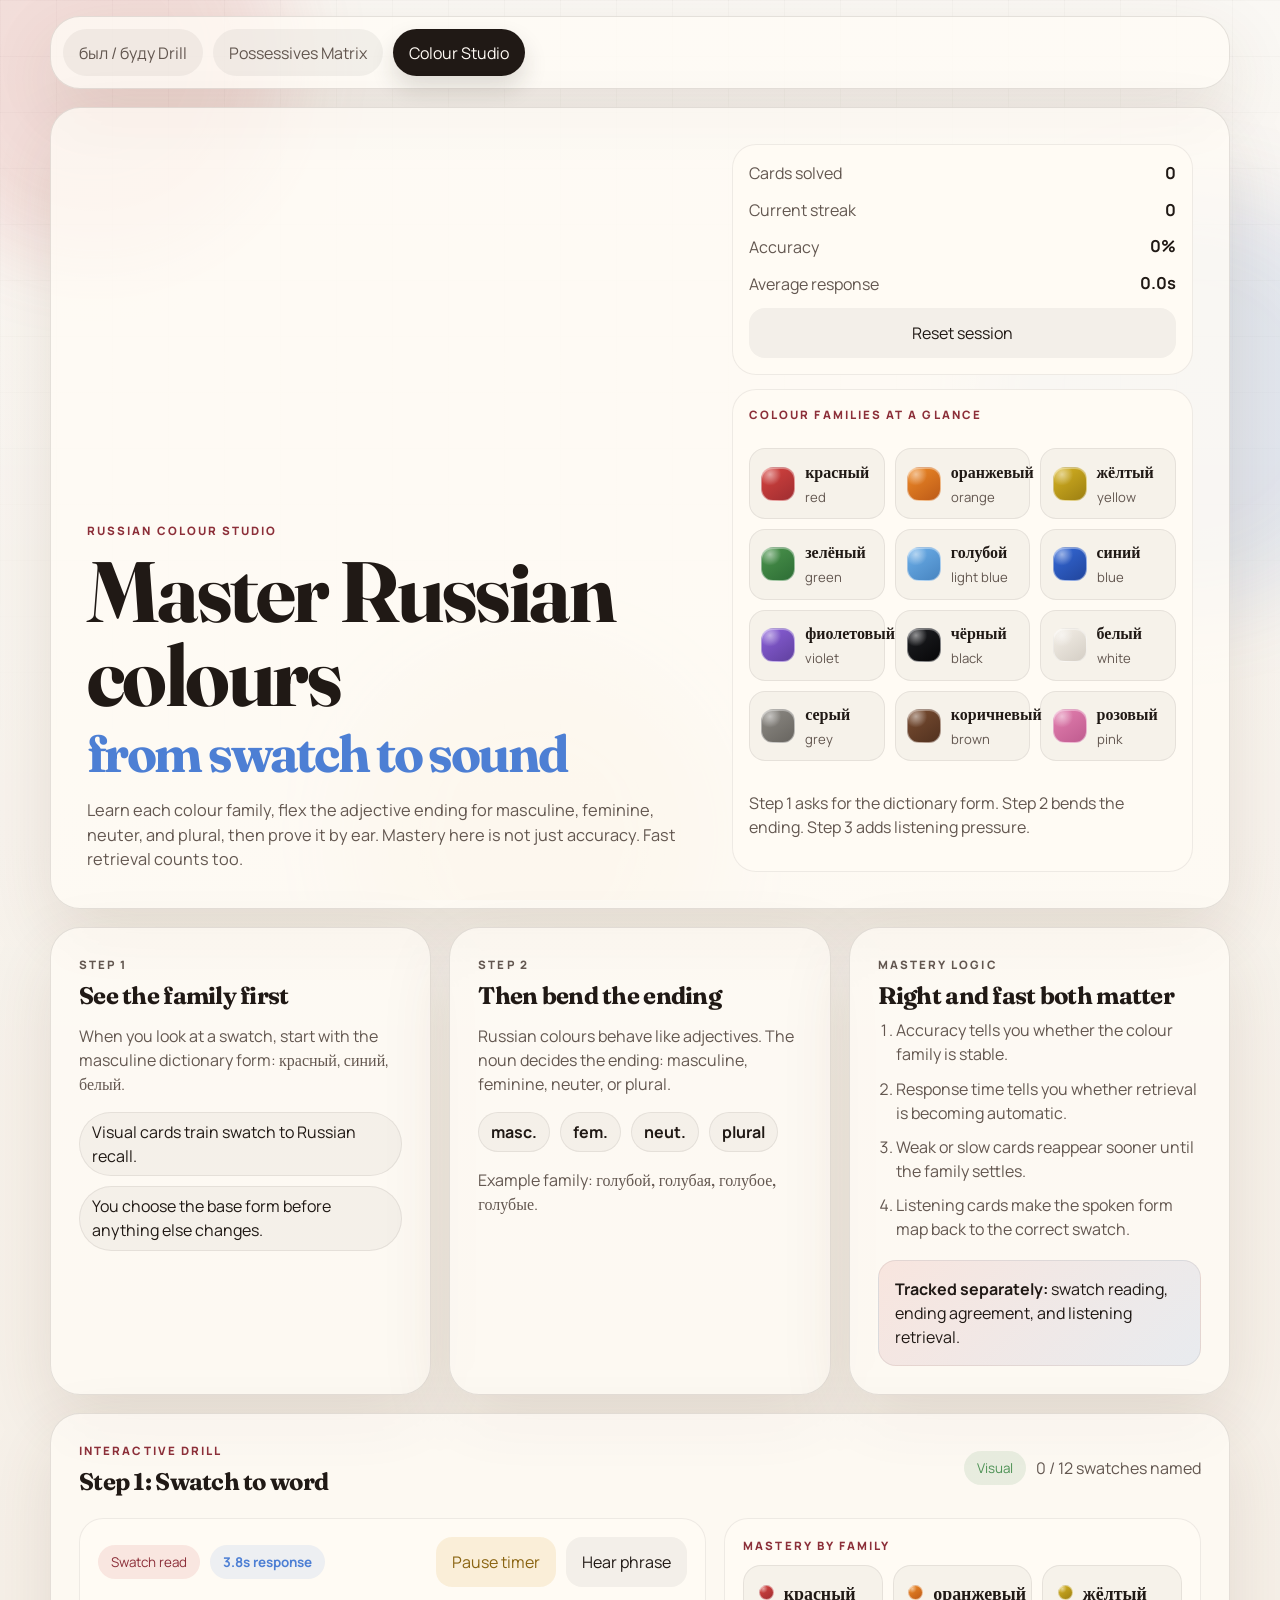
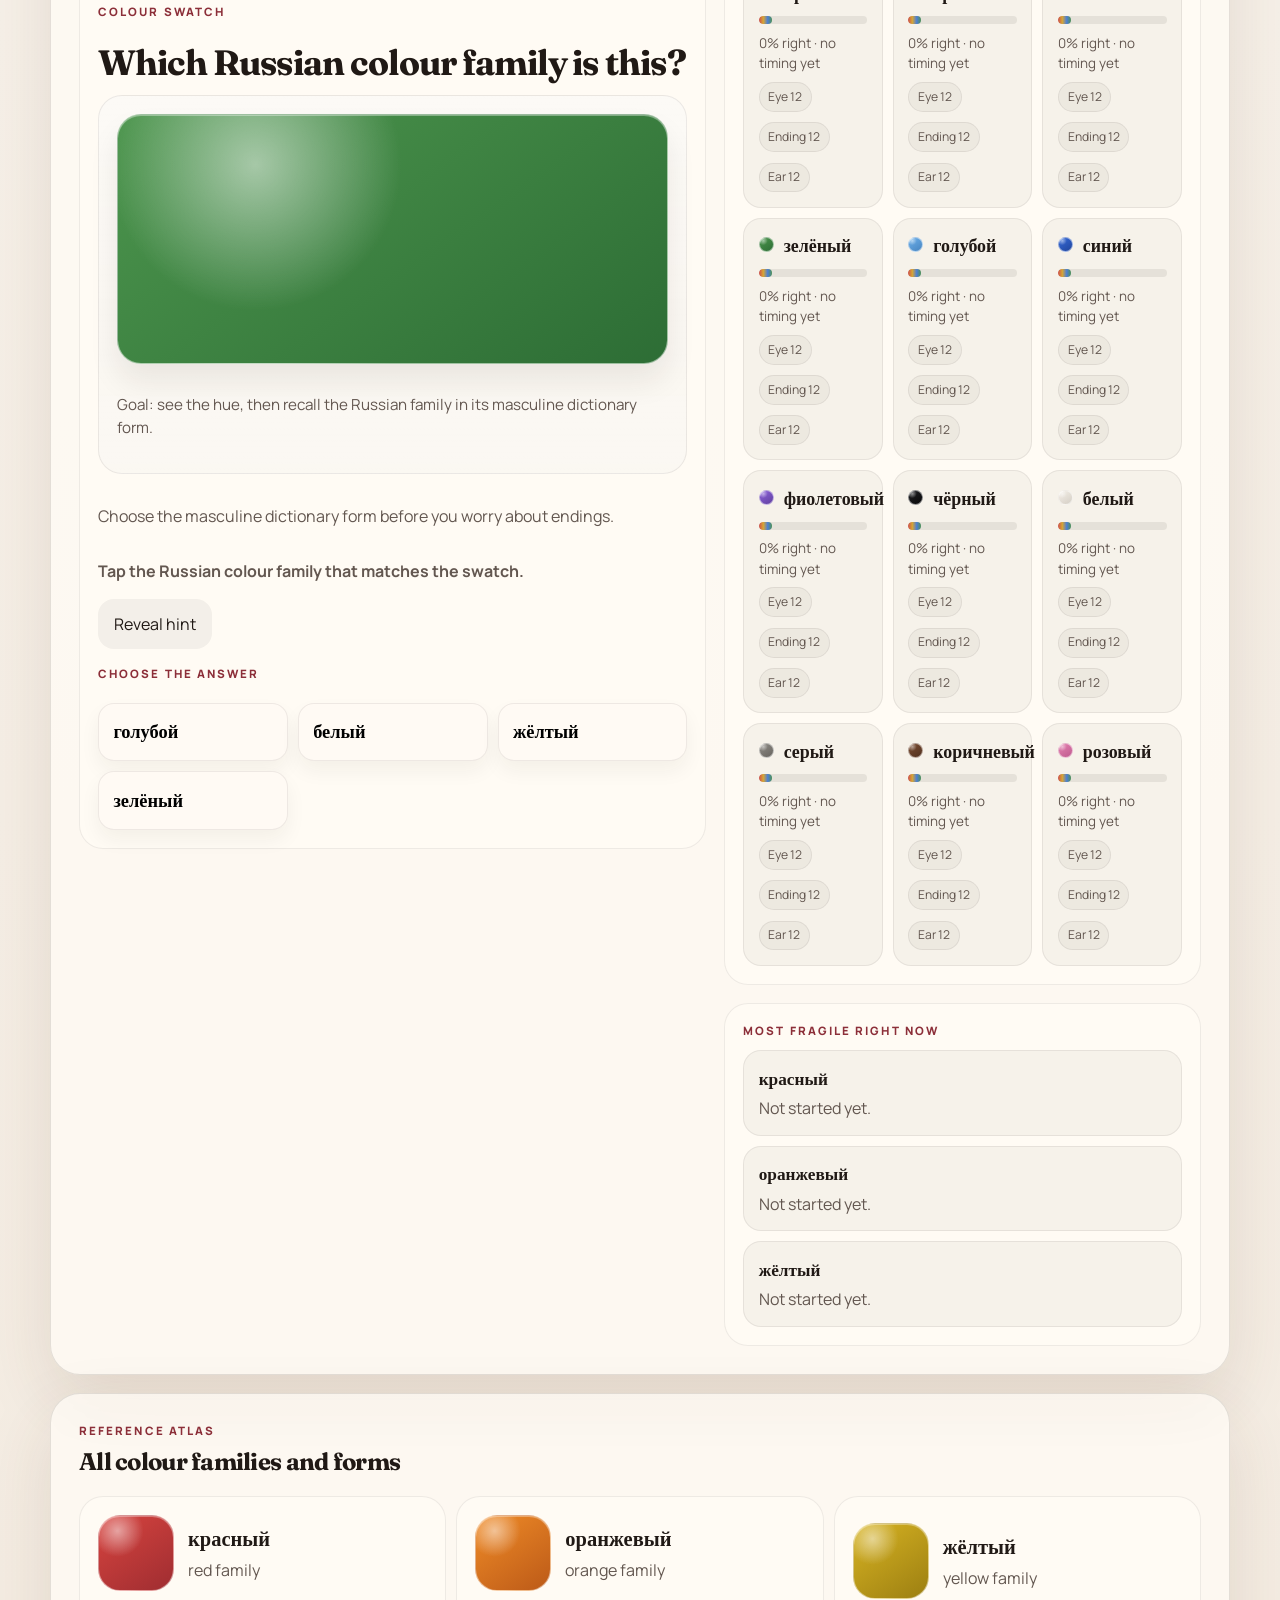
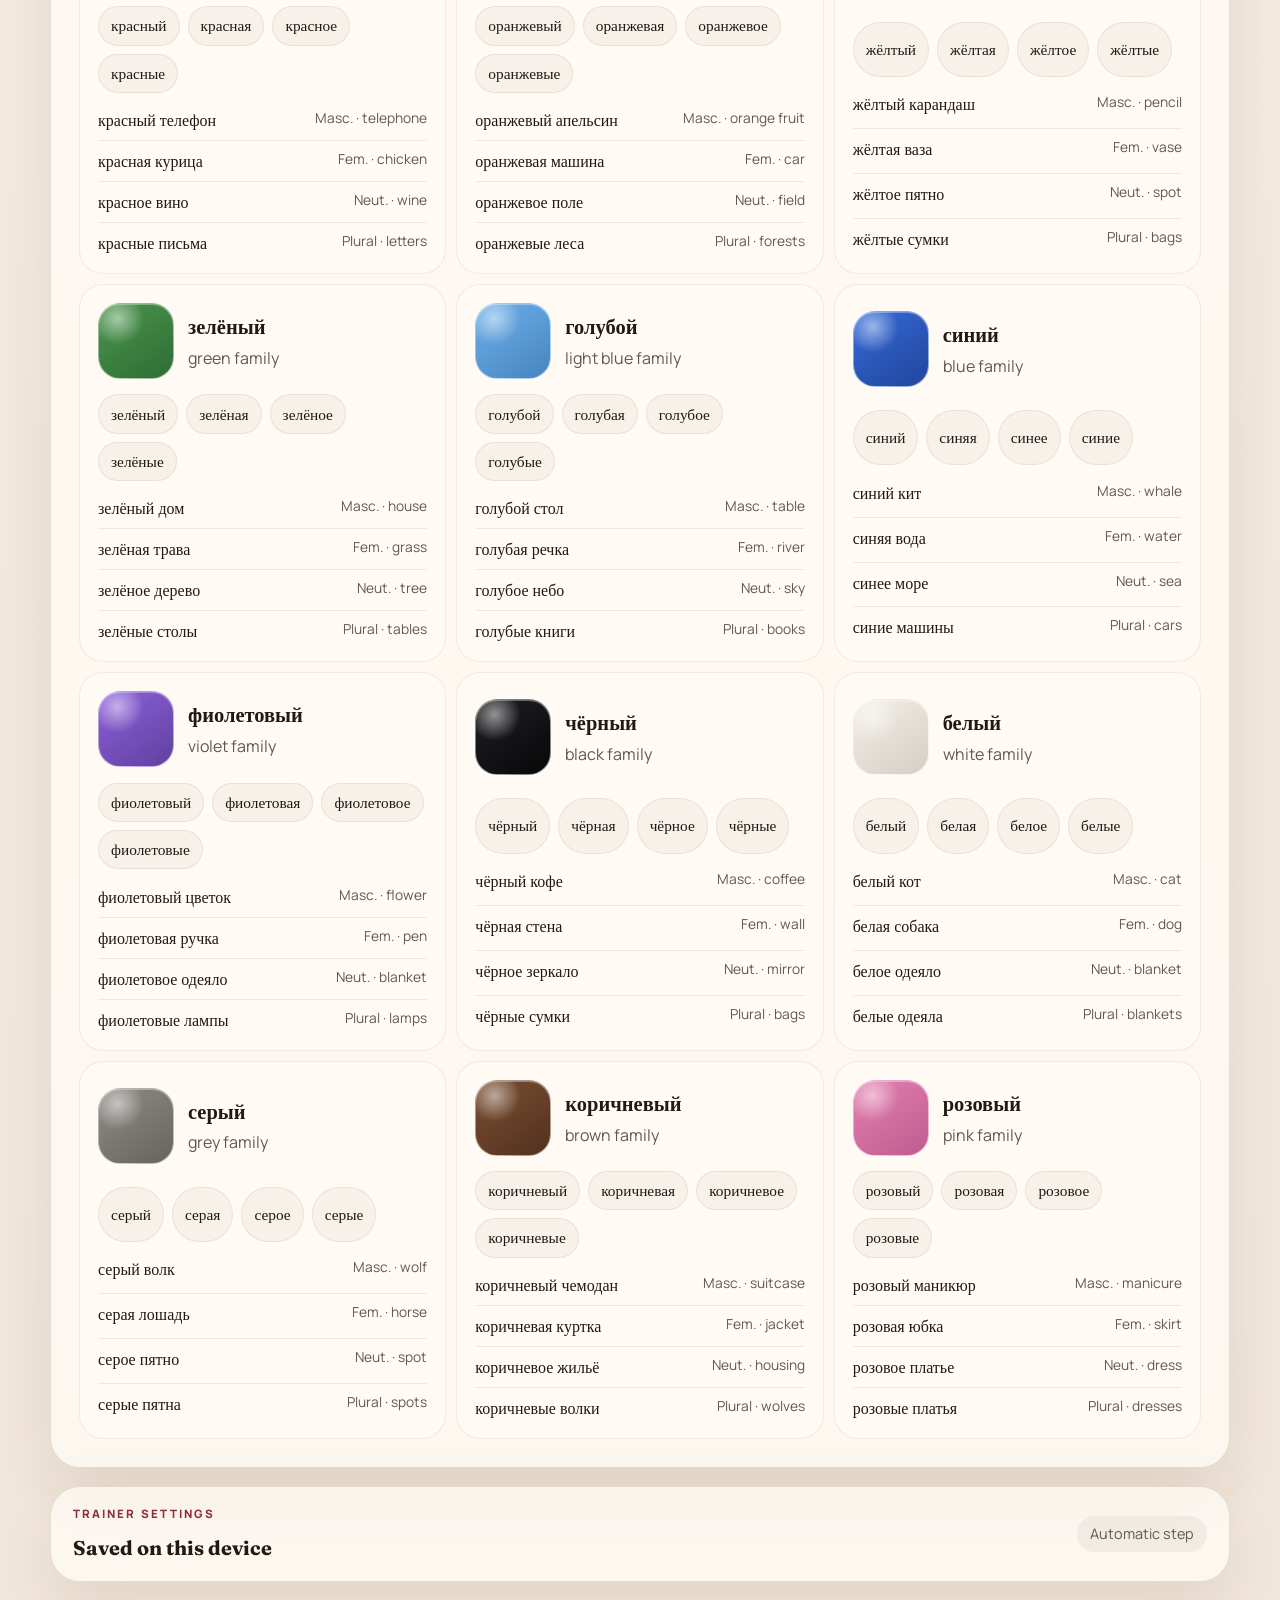
==== colours/index.html @ 07a1cc13 "Add pause control to colour timer" ====
<!doctype html>
<html lang="en">
  <head>
    <meta charset="UTF-8" />
    <meta name="viewport" content="width=device-width, initial-scale=1.0, viewport-fit=cover" />
    <meta
      name="description"
      content="A standalone mobile-friendly trainer for Russian colours, adjective endings, listening drills, and speed-based mastery."
    />
    <title>Russian Colour Studio</title>
    <link rel="icon" type="image/svg+xml" href="../favicon.svg" />
    <link rel="preconnect" href="https://fonts.googleapis.com" />
    <link rel="preconnect" href="https://fonts.gstatic.com" crossorigin />
    <link
      href="https://fonts.googleapis.com/css2?family=Fraunces:opsz,wght@9..144,600;9..144,700&family=Manrope:wght@400;500;700;800&display=swap"
      rel="stylesheet"
    />
    <link rel="stylesheet" href="./styles.css" />
  </head>
  <body>
    <div class="backdrop" aria-hidden="true">
      <div class="wash wash-red"></div>
      <div class="wash wash-blue"></div>
      <div class="wash wash-yellow"></div>
      <div class="grain-grid"></div>
    </div>

    <main class="app-shell">
      <nav class="page-nav panel" aria-label="Trainer pages">
        <a class="page-nav-link" href="../index.html">был / буду Drill</a>
        <a class="page-nav-link" href="../possessives.html">Possessives Matrix</a>
        <a class="page-nav-link is-current" href="./index.html">Colour Studio</a>
      </nav>

      <header class="hero panel">
        <div class="hero-copy">
          <p class="eyebrow">Russian Colour Studio</p>
          <h1>Master Russian colours <span>from swatch to sound</span></h1>
          <p class="lede">
            Learn each colour family, flex the adjective ending for masculine, feminine, neuter, and plural,
            then prove it by ear. Mastery here is not just accuracy. Fast retrieval counts too.
          </p>
        </div>

        <div class="hero-side">
          <article class="control-card metrics-card">
            <div class="metric-row">
              <span>Cards solved</span>
              <strong id="cardsSolved">0</strong>
            </div>
            <div class="metric-row">
              <span>Current streak</span>
              <strong id="currentStreak">0</strong>
            </div>
            <div class="metric-row">
              <span>Accuracy</span>
              <strong id="accuracyValue">0%</strong>
            </div>
            <div class="metric-row">
              <span>Average response</span>
              <strong id="averageTimeValue">0.0s</strong>
            </div>
            <button id="resetSessionButton" class="ghost-button" type="button">Reset session</button>
          </article>

          <article class="control-card spectrum-card">
            <p class="control-label">Colour families at a glance</p>
            <div id="spectrumStrip" class="spectrum-strip"></div>
            <p class="microcopy">
              Step 1 asks for the dictionary form. Step 2 bends the ending. Step 3 adds listening pressure.
            </p>
          </article>
        </div>
      </header>

      <section class="learn-grid">
        <article class="rule-card panel">
          <p class="section-kicker">Step 1</p>
          <h2>See the family first</h2>
          <p>
            When you look at a swatch, start with the masculine dictionary form:
            <span class="inline-ru">красный</span>, <span class="inline-ru">синий</span>,
            <span class="inline-ru">белый</span>.
          </p>
          <div class="note-stack">
            <div class="note-chip">Visual cards train swatch to Russian recall.</div>
            <div class="note-chip">You choose the base form before anything else changes.</div>
          </div>
        </article>

        <article class="rule-card panel">
          <p class="section-kicker">Step 2</p>
          <h2>Then bend the ending</h2>
          <p>
            Russian colours behave like adjectives. The noun decides the ending:
            masculine, feminine, neuter, or plural.
          </p>
          <div class="ending-row">
            <span class="ending-pill">masc.</span>
            <span class="ending-pill">fem.</span>
            <span class="ending-pill">neut.</span>
            <span class="ending-pill">plural</span>
          </div>
          <p class="microcopy">
            Example family:
            <span class="inline-ru">голубой, голубая, голубое, голубые</span>.
          </p>
        </article>

        <aside class="coach-card panel">
          <p class="section-kicker">Mastery logic</p>
          <h2>Right and fast both matter</h2>
          <ol class="loop-list">
            <li>Accuracy tells you whether the colour family is stable.</li>
            <li>Response time tells you whether retrieval is becoming automatic.</li>
            <li>Weak or slow cards reappear sooner until the family settles.</li>
            <li>Listening cards make the spoken form map back to the correct swatch.</li>
          </ol>
          <div class="note-banner">
            <strong>Tracked separately:</strong> swatch reading, ending agreement, and listening retrieval.
          </div>
        </aside>
      </section>

      <section class="panel practice-panel" id="practice">
        <div class="panel-heading">
          <div>
            <p class="section-kicker">Interactive drill</p>
            <h2 id="phaseTitle">Step 1: Swatch to word</h2>
          </div>
          <div class="phase-status">
            <span class="status-pill" id="phasePill">Visual</span>
            <span class="phase-progress" id="phaseProgress">0 / 12 swatches named</span>
          </div>
        </div>

        <div class="practice-grid">
          <article class="prompt-card">
            <div class="prompt-toolbar">
              <div class="meta-stack">
                <span class="mode-badge" id="modeBadge">Swatch read</span>
                <span class="timer-pill" id="liveTimer">0.0s response</span>
              </div>
              <div class="toolbar-actions">
                <button id="pauseTimerButton" class="icon-button pause-button" type="button">Pause timer</button>
                <button id="audioButton" class="icon-button" type="button">Listen</button>
              </div>
            </div>

            <div class="prompt-body">
              <p class="prompt-label" id="promptLabel">Colour swatch</p>
              <h3 class="prompt-title" id="promptTitle">Which Russian colour family is this?</h3>
              <div id="promptStage" class="prompt-stage"></div>
              <p id="subPrompt" class="sub-prompt"></p>
              <p id="choiceNudge" class="choice-nudge">Tap the correct answer below.</p>
            </div>

            <div class="hint-row">
              <button id="hintButton" class="ghost-button" type="button">Reveal hint</button>
              <span id="hintText" class="hint-text" aria-live="polite"></span>
            </div>

            <div class="practice-options">
              <p class="sidebar-kicker">Choose the answer</p>
              <div id="optionsGrid" class="options-grid" aria-label="Answer choices"></div>
            </div>

            <div class="feedback-card" id="feedbackCard" aria-live="polite">
              <p class="feedback-title">Pick an answer to see the logic.</p>
              <p class="feedback-body">The review explains the colour family, the ending, and how your speed affected mastery.</p>
            </div>

            <div class="action-row">
              <button id="nextButton" class="primary-button" type="button" disabled>Next card</button>
            </div>
          </article>

          <aside class="sidebar-stack">
            <article class="sidebar-card">
              <p class="sidebar-kicker">Mastery by family</p>
              <div id="masteryGrid" class="mastery-grid"></div>
            </article>

            <article class="sidebar-card">
              <p class="sidebar-kicker">Most fragile right now</p>
              <div id="weakSpotList" class="weak-spot-list"></div>
            </article>
          </aside>
        </div>
      </section>

      <section class="panel atlas-panel">
        <div class="panel-heading">
          <div>
            <p class="section-kicker">Reference atlas</p>
            <h2>All colour families and forms</h2>
          </div>
        </div>
        <div id="atlasGrid" class="atlas-grid"></div>
      </section>

      <section class="panel settings-panel">
        <details class="settings-details">
          <summary class="settings-summary-row">
            <div>
              <p class="section-kicker">Trainer settings</p>
              <h2>Saved on this device</h2>
            </div>
            <span class="settings-summary" id="settingsSummary">Automatic step</span>
          </summary>

          <div class="settings-body">
            <p class="settings-note" id="memoryNote">
              Progress, answer timing, current card, and settings resume automatically on this device.
            </p>

            <label class="settings-label" for="phaseOverrideSelect">Jump to step</label>
            <select id="phaseOverrideSelect" class="settings-select">
              <option value="auto">Automatic</option>
              <option value="visual">Step 1: Swatch to word</option>
              <option value="agreement">Step 2: Agreement lab</option>
              <option value="mastery">Step 3: Listening + mastery</option>
            </select>
          </div>
        </details>
      </section>
    </main>

    <script type="module" src="./app.js"></script>
  </body>
</html>
---- colours/styles.css ----
:root {
  --bg: #f7f2eb;
  --panel: rgba(255, 251, 245, 0.78);
  --panel-strong: rgba(255, 251, 245, 0.94);
  --panel-soft: rgba(255, 255, 255, 0.5);
  --line: rgba(44, 34, 26, 0.12);
  --line-strong: rgba(44, 34, 26, 0.18);
  --ink: #201915;
  --muted: #635750;
  --accent: #cd4d4d;
  --accent-deep: #8c2f39;
  --sky: #4d7fd4;
  --leaf: #4d9154;
  --amber: #d7a634;
  --lavender: #8f6ad5;
  --shadow: 0 26px 70px rgba(88, 59, 34, 0.12);
  --radius-xl: 30px;
  --radius-lg: 24px;
  --radius-md: 18px;
  --radius-sm: 13px;
  --space-xs: 0.45rem;
  --space-sm: 0.8rem;
  --space-md: 1.2rem;
  --space-lg: 1.7rem;
  --space-xl: 2.5rem;
}

* {
  box-sizing: border-box;
}

html {
  scroll-behavior: smooth;
}

body {
  margin: 0;
  min-height: 100vh;
  color: var(--ink);
  font-family: "Manrope", sans-serif;
  line-height: 1.5;
  background:
    linear-gradient(180deg, rgba(255, 255, 255, 0.35), transparent 24%),
    linear-gradient(180deg, #f8f4ee 0%, #f2e8dc 100%);
  padding: max(16px, env(safe-area-inset-top)) 16px max(24px, env(safe-area-inset-bottom));
}

button,
input,
select {
  font: inherit;
}

.backdrop {
  position: fixed;
  inset: 0;
  z-index: 0;
  overflow: hidden;
  pointer-events: none;
}

.wash {
  position: absolute;
  border-radius: 50%;
  filter: blur(44px);
  opacity: 0.55;
}

.wash-red {
  width: 24rem;
  height: 24rem;
  top: -8rem;
  left: -6rem;
  background: rgba(205, 77, 77, 0.28);
}

.wash-blue {
  width: 26rem;
  height: 26rem;
  right: -7rem;
  top: 12rem;
  background: rgba(77, 127, 212, 0.24);
}

.wash-yellow {
  width: 22rem;
  height: 22rem;
  left: 28%;
  bottom: -7rem;
  background: rgba(215, 166, 52, 0.22);
}

.grain-grid {
  position: absolute;
  inset: 0;
  background-image:
    linear-gradient(rgba(44, 34, 26, 0.035) 1px, transparent 1px),
    linear-gradient(90deg, rgba(44, 34, 26, 0.035) 1px, transparent 1px);
  background-size: 56px 56px;
  mask-image: linear-gradient(180deg, rgba(0, 0, 0, 0.7), transparent 88%);
}

.app-shell {
  position: relative;
  z-index: 1;
  width: min(1180px, 100%);
  margin: 0 auto;
  display: grid;
  gap: 18px;
  animation: rise-in 650ms ease both;
}

.page-nav {
  display: flex;
  flex-wrap: wrap;
  gap: 10px;
  padding: 12px;
}

.page-nav-link {
  display: inline-flex;
  align-items: center;
  justify-content: center;
  min-height: 44px;
  padding: 0.72rem 1rem;
  border-radius: 999px;
  background: rgba(32, 25, 21, 0.05);
  color: var(--muted);
  text-decoration: none;
  transition: transform 160ms ease, background 160ms ease, color 160ms ease, box-shadow 160ms ease;
}

.page-nav-link:hover {
  transform: translateY(-1px);
}

.page-nav-link.is-current {
  background: var(--ink);
  color: #fffaf4;
  box-shadow: 0 12px 24px rgba(32, 25, 21, 0.14);
}

.panel {
  background: var(--panel);
  border: 1px solid var(--line);
  border-radius: var(--radius-xl);
  box-shadow: var(--shadow);
  backdrop-filter: blur(18px);
}

.hero {
  display: grid;
  gap: 20px;
  padding: clamp(22px, 4vw, 36px);
}

.hero-copy h1,
.panel-heading h2,
.rule-card h2,
.coach-card h2,
.prompt-title {
  margin: 0;
  font-family: "Fraunces", serif;
  font-weight: 700;
  line-height: 0.98;
  letter-spacing: -0.03em;
}

.hero-copy h1 {
  font-size: clamp(2.55rem, 8vw, 5.35rem);
  max-width: 10ch;
}

.hero-copy h1 span {
  display: block;
  margin-top: 0.45rem;
  color: var(--sky);
  font-size: 0.6em;
  line-height: 1.12;
}

.eyebrow,
.section-kicker,
.sidebar-kicker,
.control-label,
.prompt-label {
  margin: 0 0 0.7rem;
  text-transform: uppercase;
  letter-spacing: 0.18em;
  font-size: 0.72rem;
  font-weight: 800;
  color: var(--accent-deep);
}

.lede,
.microcopy,
.sub-prompt,
.choice-nudge,
.hint-text,
.feedback-body,
.rule-card p,
.coach-card p,
.settings-note,
.phase-progress {
  color: var(--muted);
}

.lede {
  margin: 1rem 0 0;
  max-width: 64ch;
  font-size: 1.02rem;
}

.hero-side {
  display: grid;
  gap: 14px;
}

.control-card,
.prompt-card,
.sidebar-card,
.atlas-card {
  background: var(--panel-strong);
  border: 1px solid rgba(44, 34, 26, 0.08);
  border-radius: var(--radius-lg);
}

.control-card {
  padding: 16px;
}

.metrics-card {
  display: grid;
  gap: 0.75rem;
}

.metric-row {
  display: flex;
  justify-content: space-between;
  align-items: center;
  gap: 1rem;
  color: var(--muted);
}

.metric-row strong {
  color: var(--ink);
  font-size: 1.03rem;
}

.spectrum-card {
  display: grid;
  gap: 0.85rem;
}

.spectrum-strip {
  display: grid;
  grid-template-columns: repeat(2, minmax(0, 1fr));
  gap: 10px;
}

.spectrum-chip {
  display: grid;
  grid-template-columns: 34px minmax(0, 1fr);
  align-items: center;
  gap: 10px;
  padding: 0.65rem 0.7rem;
  border-radius: 16px;
  background: rgba(32, 25, 21, 0.04);
  border: 1px solid rgba(44, 34, 26, 0.08);
}

.spectrum-swatch,
.atlas-swatch,
.swatch-chip,
.swatch-dot,
.option-swatch-surface,
.swatch-surface {
  background:
    radial-gradient(circle at 25% 20%, rgba(255, 255, 255, 0.52), transparent 32%),
    linear-gradient(145deg, var(--swatch), var(--swatch-deep));
}

.spectrum-swatch {
  width: 34px;
  height: 34px;
  border-radius: 12px;
  border: 1px solid rgba(255, 255, 255, 0.45);
  box-shadow: inset 0 1px 0 rgba(255, 255, 255, 0.35);
}

.spectrum-chip strong,
.mastery-header strong,
.atlas-copy h3,
.feedback-title,
.example-phrase,
.inline-ru {
  font-family: "Fraunces", serif;
}

.spectrum-chip strong {
  display: block;
  font-size: 1rem;
}

.spectrum-chip span {
  color: var(--muted);
  font-size: 0.82rem;
}

.learn-grid {
  display: grid;
  gap: 18px;
}

.rule-card,
.coach-card,
.practice-panel,
.atlas-panel {
  padding: clamp(20px, 4vw, 28px);
}

.note-stack,
.ending-row {
  display: flex;
  flex-wrap: wrap;
  gap: 10px;
  margin-top: 1rem;
}

.note-chip,
.ending-pill,
.mode-chip,
.form-pill {
  display: inline-flex;
  align-items: center;
  justify-content: center;
  min-height: 34px;
  padding: 0.45rem 0.75rem;
  border-radius: 999px;
  border: 1px solid rgba(44, 34, 26, 0.08);
  background: rgba(32, 25, 21, 0.04);
}

.ending-pill {
  font-weight: 700;
}

.loop-list {
  margin: 0;
  padding-left: 1.15rem;
  color: var(--muted);
}

.loop-list li {
  margin: 0.65rem 0;
}

.note-banner {
  margin-top: 1.15rem;
  padding: 1rem 1.05rem;
  border-radius: var(--radius-md);
  background: linear-gradient(135deg, rgba(205, 77, 77, 0.12), rgba(77, 127, 212, 0.12));
  border: 1px solid rgba(44, 34, 26, 0.08);
}

.panel-heading,
.prompt-toolbar,
.hint-row,
.action-row {
  display: flex;
  align-items: center;
  justify-content: space-between;
  gap: 1rem;
}

.phase-status,
.meta-stack,
.mode-row {
  display: flex;
  flex-wrap: wrap;
  align-items: center;
  gap: 0.65rem;
}

.toolbar-actions {
  display: inline-flex;
  flex-wrap: wrap;
  justify-content: flex-end;
  gap: 0.65rem;
}

.status-pill,
.mode-badge,
.timer-pill {
  display: inline-flex;
  align-items: center;
  justify-content: center;
  min-height: 34px;
  padding: 0.42rem 0.8rem;
  border-radius: 999px;
  font-size: 0.84rem;
}

.status-pill {
  background: rgba(77, 145, 84, 0.12);
  color: var(--leaf);
}

.mode-badge {
  background: rgba(205, 77, 77, 0.12);
  color: var(--accent-deep);
}

.timer-pill {
  background: rgba(77, 127, 212, 0.1);
  color: var(--sky);
  font-weight: 700;
}

.timer-pill.is-paused {
  background: rgba(215, 166, 52, 0.18);
  color: #8a6411;
}

.practice-grid {
  display: grid;
  gap: 18px;
  margin-top: 1.5rem;
}

.prompt-card,
.sidebar-card {
  padding: 18px;
}

.prompt-card {
  display: grid;
  gap: 1rem;
}

.prompt-body {
  display: grid;
  gap: 0.9rem;
}

.prompt-title {
  font-size: clamp(1.6rem, 4vw, 2.2rem);
}

.prompt-stage {
  display: grid;
  gap: 0.95rem;
}

.swatch-stage,
.agreement-stage,
.audio-stage {
  padding: 18px;
  border-radius: 24px;
  border: 1px solid rgba(44, 34, 26, 0.08);
  background:
    linear-gradient(180deg, rgba(255, 255, 255, 0.44), rgba(255, 255, 255, 0.18)),
    rgba(32, 25, 21, 0.02);
}

.swatch-stage,
.audio-stage {
  display: grid;
  gap: 0.95rem;
}

.swatch-surface {
  width: 100%;
  min-height: clamp(180px, 40vw, 250px);
  border-radius: 24px;
  border: 1px solid rgba(255, 255, 255, 0.5);
  box-shadow:
    inset 0 1px 0 rgba(255, 255, 255, 0.36),
    0 18px 30px rgba(32, 25, 21, 0.08);
}

.swatch-caption,
.stage-note {
  color: var(--muted);
  font-size: 0.95rem;
}

.agreement-stage {
  display: grid;
  gap: 1rem;
}

.agreement-row {
  display: grid;
  grid-template-columns: 72px minmax(0, 1fr);
  gap: 14px;
  align-items: center;
}

.swatch-chip {
  width: 72px;
  height: 72px;
  border-radius: 20px;
  border: 1px solid rgba(255, 255, 255, 0.48);
  box-shadow: inset 0 1px 0 rgba(255, 255, 255, 0.32);
}

.sentence-blank {
  margin: 0;
  font-family: "Fraunces", serif;
  font-size: clamp(1.6rem, 5vw, 2.1rem);
  line-height: 1.08;
}

.sentence-blank .blank {
  display: inline-block;
  min-width: 3.8ch;
  padding-bottom: 0.06rem;
  border-bottom: 3px solid rgba(32, 25, 21, 0.16);
  text-align: center;
}

.stage-meta {
  margin: 0.15rem 0 0;
  color: var(--muted);
}

.audio-stage {
  grid-template-columns: auto minmax(0, 1fr);
  align-items: center;
  gap: 1rem;
}

.audio-disc {
  width: 92px;
  height: 92px;
  border-radius: 50%;
  background:
    radial-gradient(circle at center, rgba(255, 255, 255, 0.62) 0 20%, transparent 21%),
    radial-gradient(circle at center, rgba(77, 127, 212, 0.2) 22% 44%, transparent 45%),
    radial-gradient(circle at center, rgba(205, 77, 77, 0.18) 46% 70%, transparent 71%),
    linear-gradient(135deg, rgba(255, 255, 255, 0.92), rgba(77, 127, 212, 0.2));
  border: 1px solid rgba(44, 34, 26, 0.08);
  box-shadow: 0 18px 30px rgba(77, 127, 212, 0.14);
}

.choice-nudge {
  margin: 0;
  font-weight: 700;
}

.practice-options {
  display: grid;
  gap: 0.6rem;
}

.options-grid,
.mastery-grid,
.weak-spot-list,
.atlas-grid {
  display: grid;
  gap: 10px;
}

.options-grid {
  grid-template-columns: repeat(2, minmax(0, 1fr));
}

.options-grid[data-choice-type="swatch"] {
  grid-template-columns: repeat(2, minmax(0, 1fr));
}

.option-button,
.primary-button,
.ghost-button,
.icon-button {
  border: 0;
  cursor: pointer;
  transition: transform 160ms ease, background 160ms ease, color 160ms ease, box-shadow 160ms ease;
}

.option-button,
.primary-button,
.ghost-button,
.icon-button,
.settings-select {
  min-height: 48px;
  border-radius: 16px;
}

.option-button:hover,
.primary-button:hover,
.ghost-button:hover,
.icon-button:hover {
  transform: translateY(-1px);
}

.option-button:active,
.primary-button:active,
.ghost-button:active,
.icon-button:active {
  transform: translateY(1px) scale(0.99);
}

.option-text {
  display: grid;
  gap: 0.25rem;
  width: 100%;
  padding: 0.9rem;
  text-align: left;
  background: #fffaf4;
  border: 1px solid rgba(44, 34, 26, 0.08);
  box-shadow: 0 10px 20px rgba(44, 34, 26, 0.05);
}

.option-text strong {
  font-family: "Fraunces", serif;
  font-size: 1.15rem;
}

.option-text span {
  color: var(--muted);
  font-size: 0.82rem;
}

.option-swatch {
  display: grid;
  gap: 0.65rem;
  width: 100%;
  padding: 10px;
  background: rgba(255, 251, 245, 0.92);
  border: 1px solid rgba(44, 34, 26, 0.08);
  box-shadow: 0 12px 24px rgba(44, 34, 26, 0.05);
}

.option-swatch-surface {
  width: 100%;
  min-height: 116px;
  border-radius: 22px;
  border: 1px solid rgba(255, 255, 255, 0.45);
}

.option-swatch-label {
  min-height: 1.1rem;
  font-size: 0.84rem;
  color: var(--muted);
  text-align: center;
}

.option-button.is-selected {
  outline: 2px solid rgba(77, 127, 212, 0.3);
}

.option-button.is-correct {
  background: rgba(77, 145, 84, 0.15);
  color: #173a1b;
}

.option-button.is-wrong {
  background: rgba(205, 77, 77, 0.15);
  color: var(--accent-deep);
}

.option-button:disabled,
.primary-button:disabled,
.ghost-button:disabled,
.icon-button:disabled {
  cursor: default;
  opacity: 0.48;
  transform: none;
}

.primary-button {
  padding: 0.92rem 1.2rem;
  background: var(--ink);
  color: #fffaf4;
  box-shadow: 0 14px 26px rgba(32, 25, 21, 0.18);
}

.ghost-button,
.icon-button {
  padding: 0.82rem 1rem;
  background: rgba(32, 25, 21, 0.05);
  color: var(--ink);
}

.pause-button {
  background: rgba(215, 166, 52, 0.14);
  color: #8a6411;
}

.pause-button.is-active {
  background: rgba(77, 145, 84, 0.14);
  color: var(--leaf);
}

.feedback-card {
  padding: 1rem 1.05rem;
  border-radius: var(--radius-md);
  background: rgba(32, 25, 21, 0.04);
  border: 1px solid rgba(44, 34, 26, 0.08);
}

.feedback-card.is-hidden,
.action-row.is-hidden {
  display: none;
}

.feedback-card.is-correct {
  background: rgba(77, 145, 84, 0.1);
  border-color: rgba(77, 145, 84, 0.16);
}

.feedback-card.is-wrong {
  background: rgba(205, 77, 77, 0.1);
  border-color: rgba(205, 77, 77, 0.16);
}

.feedback-title {
  margin: 0 0 0.35rem;
  font-size: 1.12rem;
}

.feedback-body {
  margin: 0;
}

.action-row {
  justify-content: flex-end;
}

.sidebar-stack {
  display: grid;
  gap: 18px;
}

.mastery-grid {
  grid-template-columns: repeat(2, minmax(0, 1fr));
}

.mastery-tile {
  display: grid;
  gap: 0.55rem;
  padding: 0.9rem;
  border-radius: var(--radius-md);
  background: rgba(32, 25, 21, 0.04);
  border: 1px solid rgba(44, 34, 26, 0.08);
}

.mastery-header {
  display: grid;
  grid-template-columns: auto minmax(0, 1fr);
  gap: 10px;
  align-items: center;
}

.swatch-dot {
  width: 15px;
  height: 15px;
  border-radius: 50%;
  align-self: start;
  margin-top: 0.25rem;
  border: 1px solid rgba(255, 255, 255, 0.5);
}

.mastery-header strong {
  display: block;
  font-size: 1.12rem;
}

.mastery-header span,
.mastery-summary,
.weak-spot-item span,
.example-gloss {
  color: var(--muted);
}

.mastery-track {
  width: 100%;
  height: 8px;
  border-radius: 999px;
  overflow: hidden;
  background: rgba(32, 25, 21, 0.08);
}

.mastery-fill {
  display: block;
  height: 100%;
  border-radius: inherit;
  background: linear-gradient(90deg, var(--accent), var(--amber), var(--sky), var(--leaf));
  transition: width 220ms ease;
}

.mastery-summary {
  font-size: 0.84rem;
}

.mode-chip {
  min-height: 28px;
  padding: 0.3rem 0.55rem;
  font-size: 0.76rem;
  color: var(--muted);
}

.weak-spot-item {
  display: grid;
  gap: 0.3rem;
  padding: 0.9rem;
  border-radius: var(--radius-md);
  background: rgba(32, 25, 21, 0.04);
  border: 1px solid rgba(44, 34, 26, 0.08);
}

.weak-spot-item strong {
  font-family: "Fraunces", serif;
  font-size: 1.08rem;
}

.atlas-grid {
  margin-top: 1.4rem;
}

.atlas-card {
  display: grid;
  gap: 0.95rem;
  padding: 18px;
}

.atlas-head {
  display: grid;
  grid-template-columns: 76px minmax(0, 1fr);
  gap: 14px;
  align-items: center;
}

.atlas-swatch {
  width: 76px;
  height: 76px;
  border-radius: 22px;
  border: 1px solid rgba(255, 255, 255, 0.48);
  box-shadow: inset 0 1px 0 rgba(255, 255, 255, 0.32);
}

.atlas-copy h3 {
  margin: 0;
  font-size: 1.28rem;
}

.atlas-copy p {
  margin: 0.2rem 0 0;
  color: var(--muted);
}

.forms-row {
  display: flex;
  flex-wrap: wrap;
  gap: 8px;
}

.form-pill {
  font-family: "Fraunces", serif;
  font-size: 0.96rem;
}

.example-list {
  display: grid;
  gap: 8px;
}

.example-line {
  display: flex;
  justify-content: space-between;
  gap: 1rem;
  padding-top: 8px;
  border-top: 1px solid rgba(44, 34, 26, 0.08);
}

.example-line:first-child {
  padding-top: 0;
  border-top: 0;
}

.example-phrase {
  font-size: 1rem;
}

.example-gloss {
  text-align: right;
  font-size: 0.86rem;
}

.settings-panel {
  overflow: hidden;
  padding: 0;
}

.settings-details {
  background: transparent;
}

.settings-summary-row {
  list-style: none;
  display: flex;
  align-items: center;
  justify-content: space-between;
  gap: 1rem;
  padding: 18px 22px;
  cursor: pointer;
}

.settings-summary-row::-webkit-details-marker {
  display: none;
}

.settings-summary-row h2 {
  margin: 0;
  font-family: "Fraunces", serif;
  font-size: 1.25rem;
}

.settings-summary {
  display: inline-flex;
  align-items: center;
  justify-content: center;
  padding: 0.45rem 0.8rem;
  border-radius: 999px;
  background: rgba(32, 25, 21, 0.05);
  color: var(--muted);
  font-size: 0.9rem;
  white-space: nowrap;
}

.settings-body {
  display: grid;
  gap: 0.8rem;
  padding: 0 22px 22px;
}

.settings-label {
  font-size: 0.9rem;
  font-weight: 800;
}

.settings-select {
  border: 1px solid rgba(44, 34, 26, 0.12);
  background: rgba(255, 251, 245, 0.94);
  color: var(--ink);
  padding: 0.75rem 0.9rem;
}

.sr-only {
  position: absolute;
  width: 1px;
  height: 1px;
  padding: 0;
  margin: -1px;
  overflow: hidden;
  clip: rect(0, 0, 0, 0);
  white-space: nowrap;
  border: 0;
}

@media (min-width: 720px) {
  body {
    padding-left: 24px;
    padding-right: 24px;
  }

  .hero {
    grid-template-columns: 1.22fr 0.9fr;
    align-items: end;
  }

  .learn-grid {
    grid-template-columns: repeat(3, minmax(0, 1fr));
  }

  .practice-grid {
    grid-template-columns: 1.25fr 0.95fr;
    align-items: start;
  }

  .options-grid {
    grid-template-columns: repeat(3, minmax(0, 1fr));
  }

  .options-grid[data-choice-type="swatch"] {
    grid-template-columns: repeat(2, minmax(0, 1fr));
  }

  .mastery-grid {
    grid-template-columns: repeat(3, minmax(0, 1fr));
  }

  .atlas-grid {
    grid-template-columns: repeat(2, minmax(0, 1fr));
  }

  .settings-body {
    grid-template-columns: minmax(0, 1.5fr) minmax(240px, 0.9fr);
    align-items: end;
  }

  .settings-label {
    grid-column: 2;
  }

  .settings-select {
    grid-column: 2;
    grid-row: 2;
  }
}

@media (min-width: 980px) {
  .spectrum-strip {
    grid-template-columns: repeat(3, minmax(0, 1fr));
  }

  .atlas-grid {
    grid-template-columns: repeat(3, minmax(0, 1fr));
  }
}

@media (max-width: 719px) {
  .panel-heading,
  .prompt-toolbar,
  .hint-row,
  .action-row,
  .phase-status,
  .audio-stage,
  .example-line {
    flex-direction: column;
    align-items: flex-start;
  }

  .audio-stage {
    display: grid;
    grid-template-columns: 1fr;
  }

  .hero-copy h1 {
    max-width: none;
  }

  .prompt-card,
  .sidebar-card,
  .atlas-card {
    padding: 16px;
  }

  .agreement-row {
    grid-template-columns: 1fr;
  }

  .swatch-chip {
    width: 100%;
    max-width: 92px;
  }

  .settings-summary-row {
    align-items: flex-start;
    flex-direction: column;
  }
}

@media (prefers-reduced-motion: reduce) {
  * {
    scroll-behavior: auto;
  }

  .app-shell,
  .option-button,
  .primary-button,
  .ghost-button,
  .icon-button,
  .mastery-fill {
    animation: none;
    transition: none;
  }
}

@keyframes rise-in {
  from {
    opacity: 0;
    transform: translateY(18px);
  }
  to {
    opacity: 1;
    transform: translateY(0);
  }
}
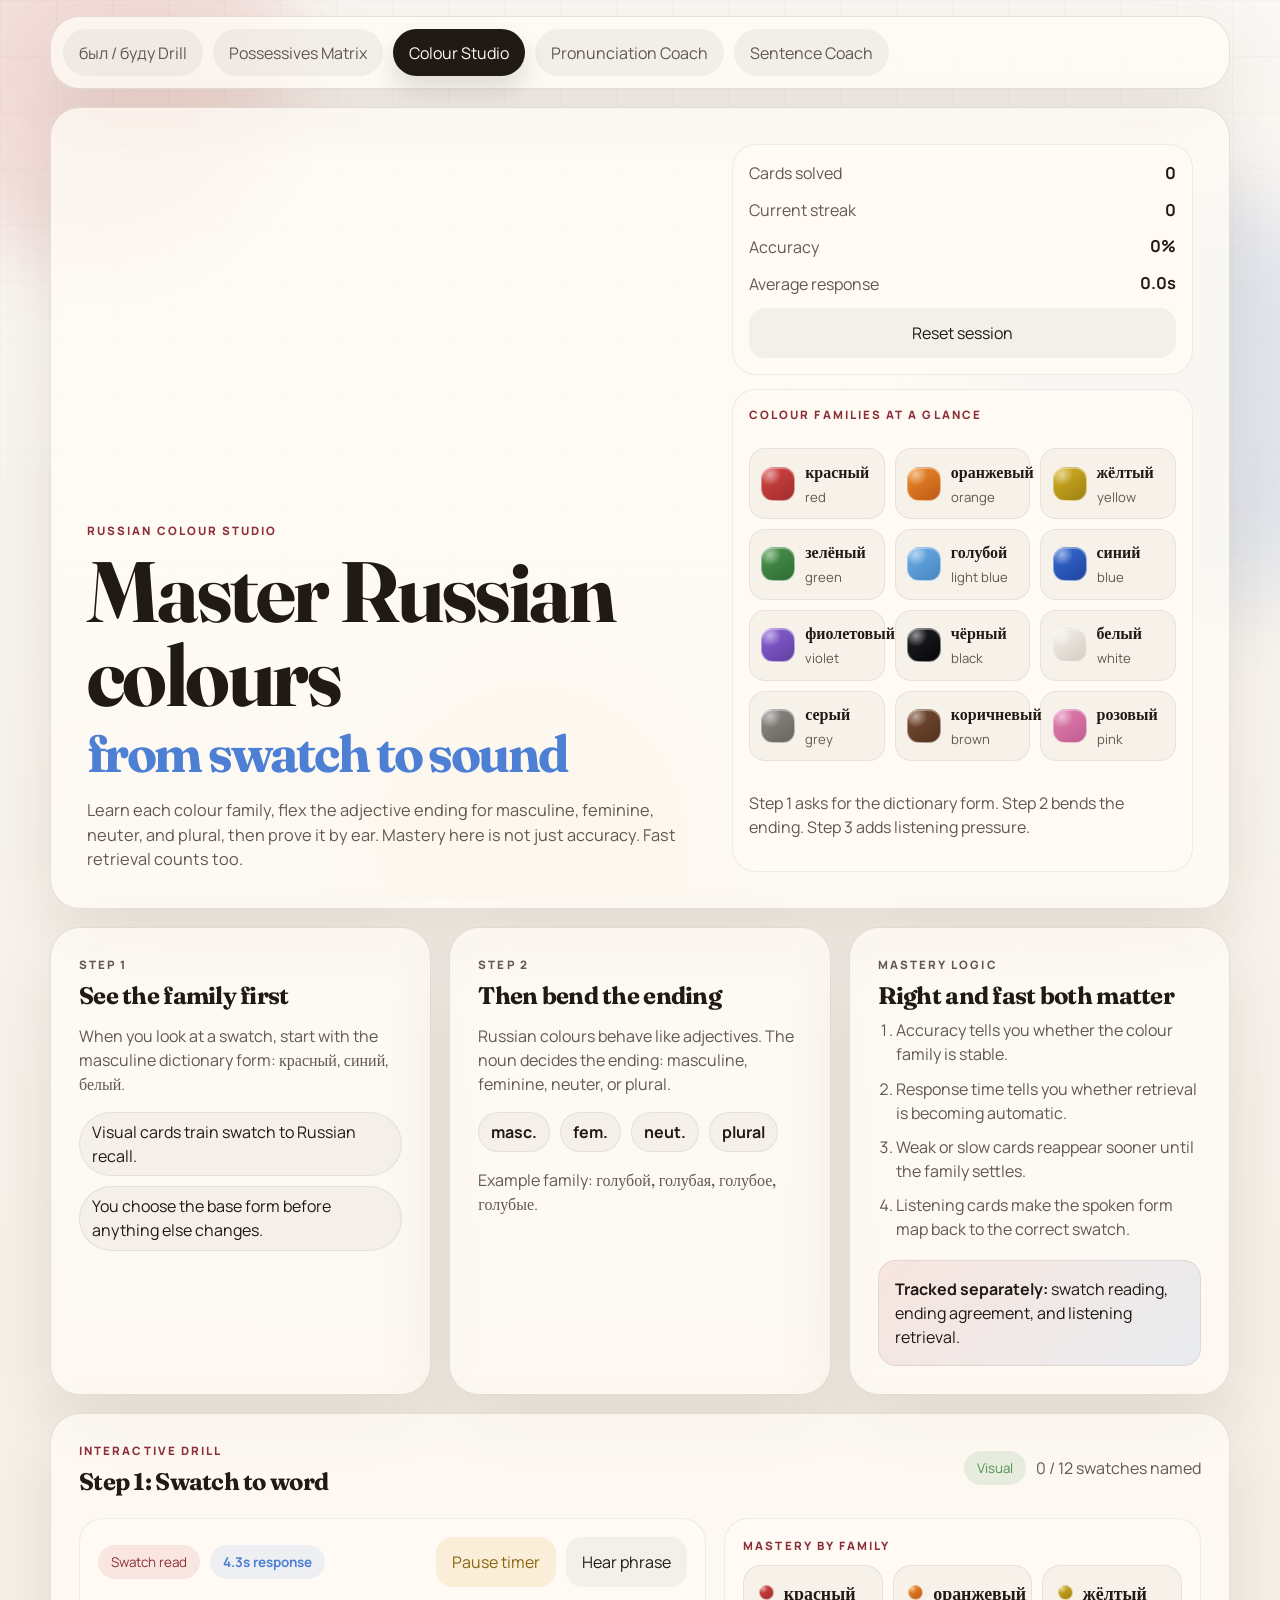
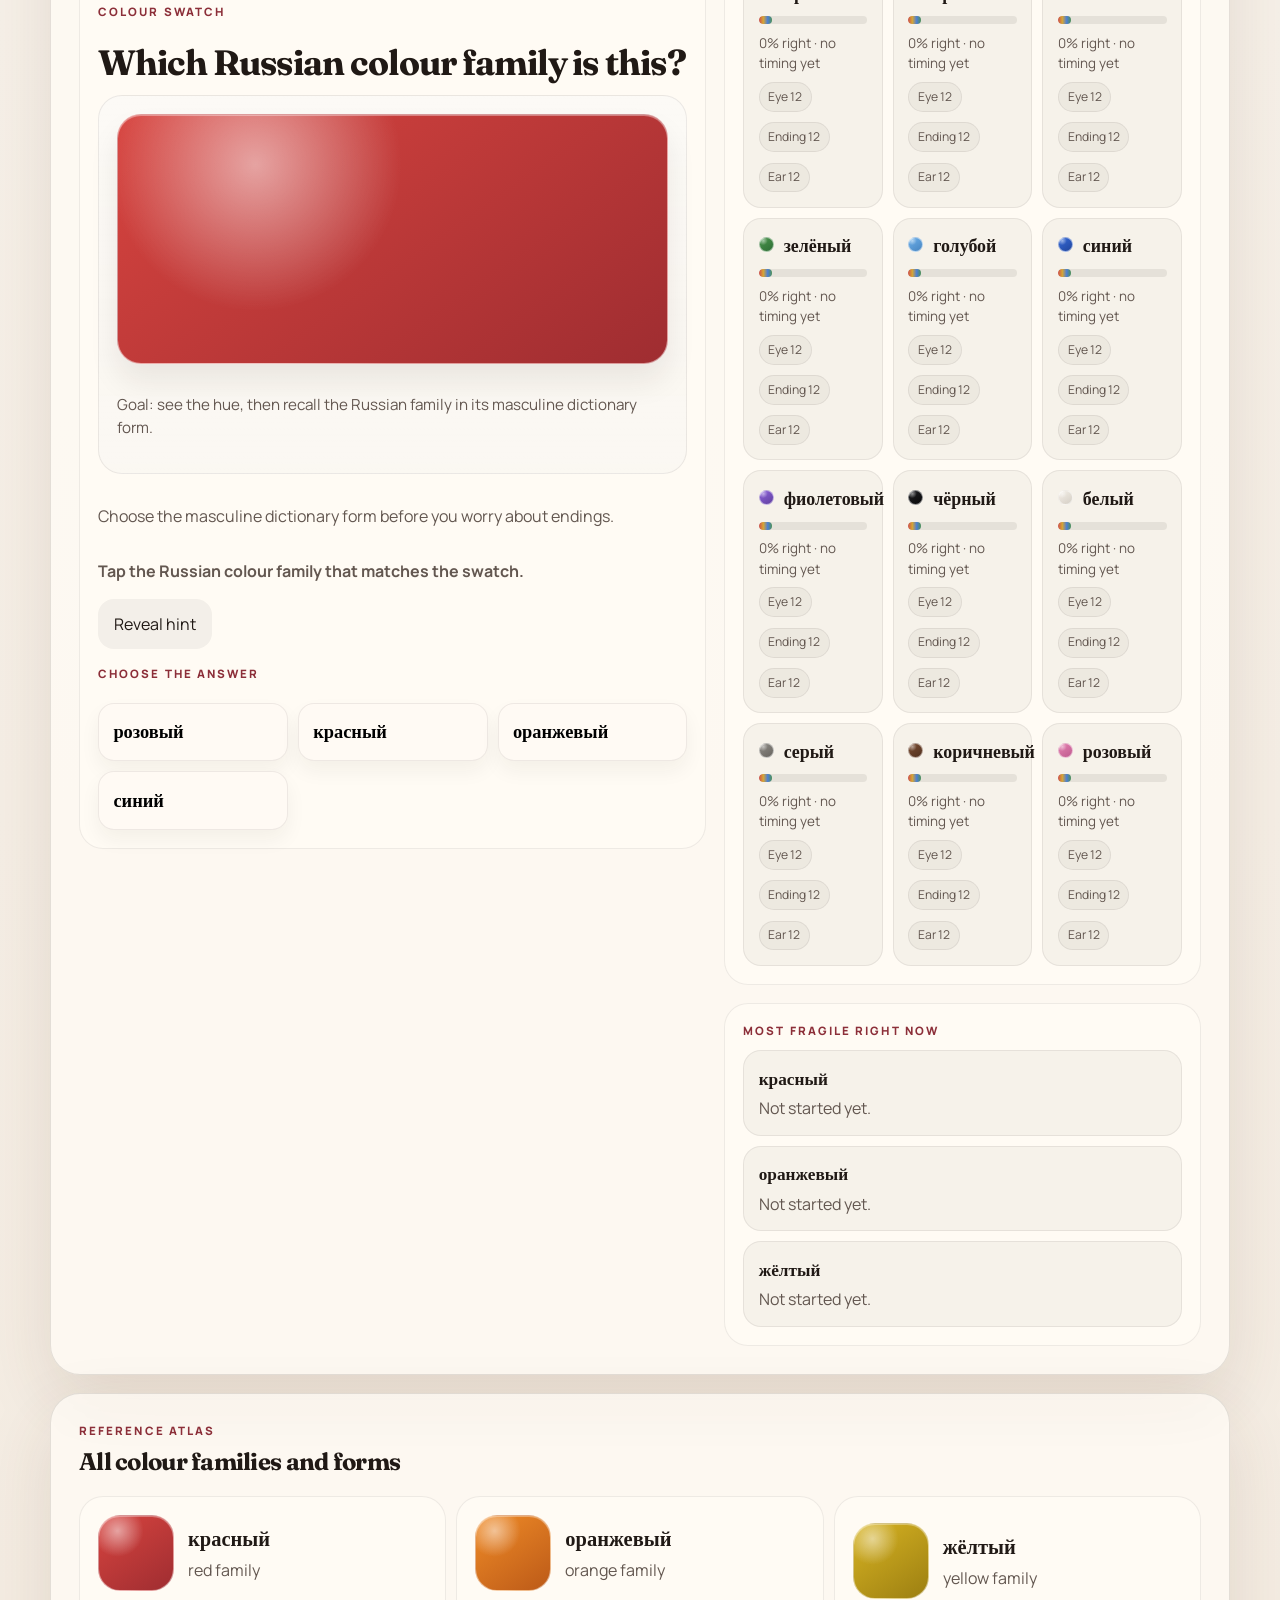
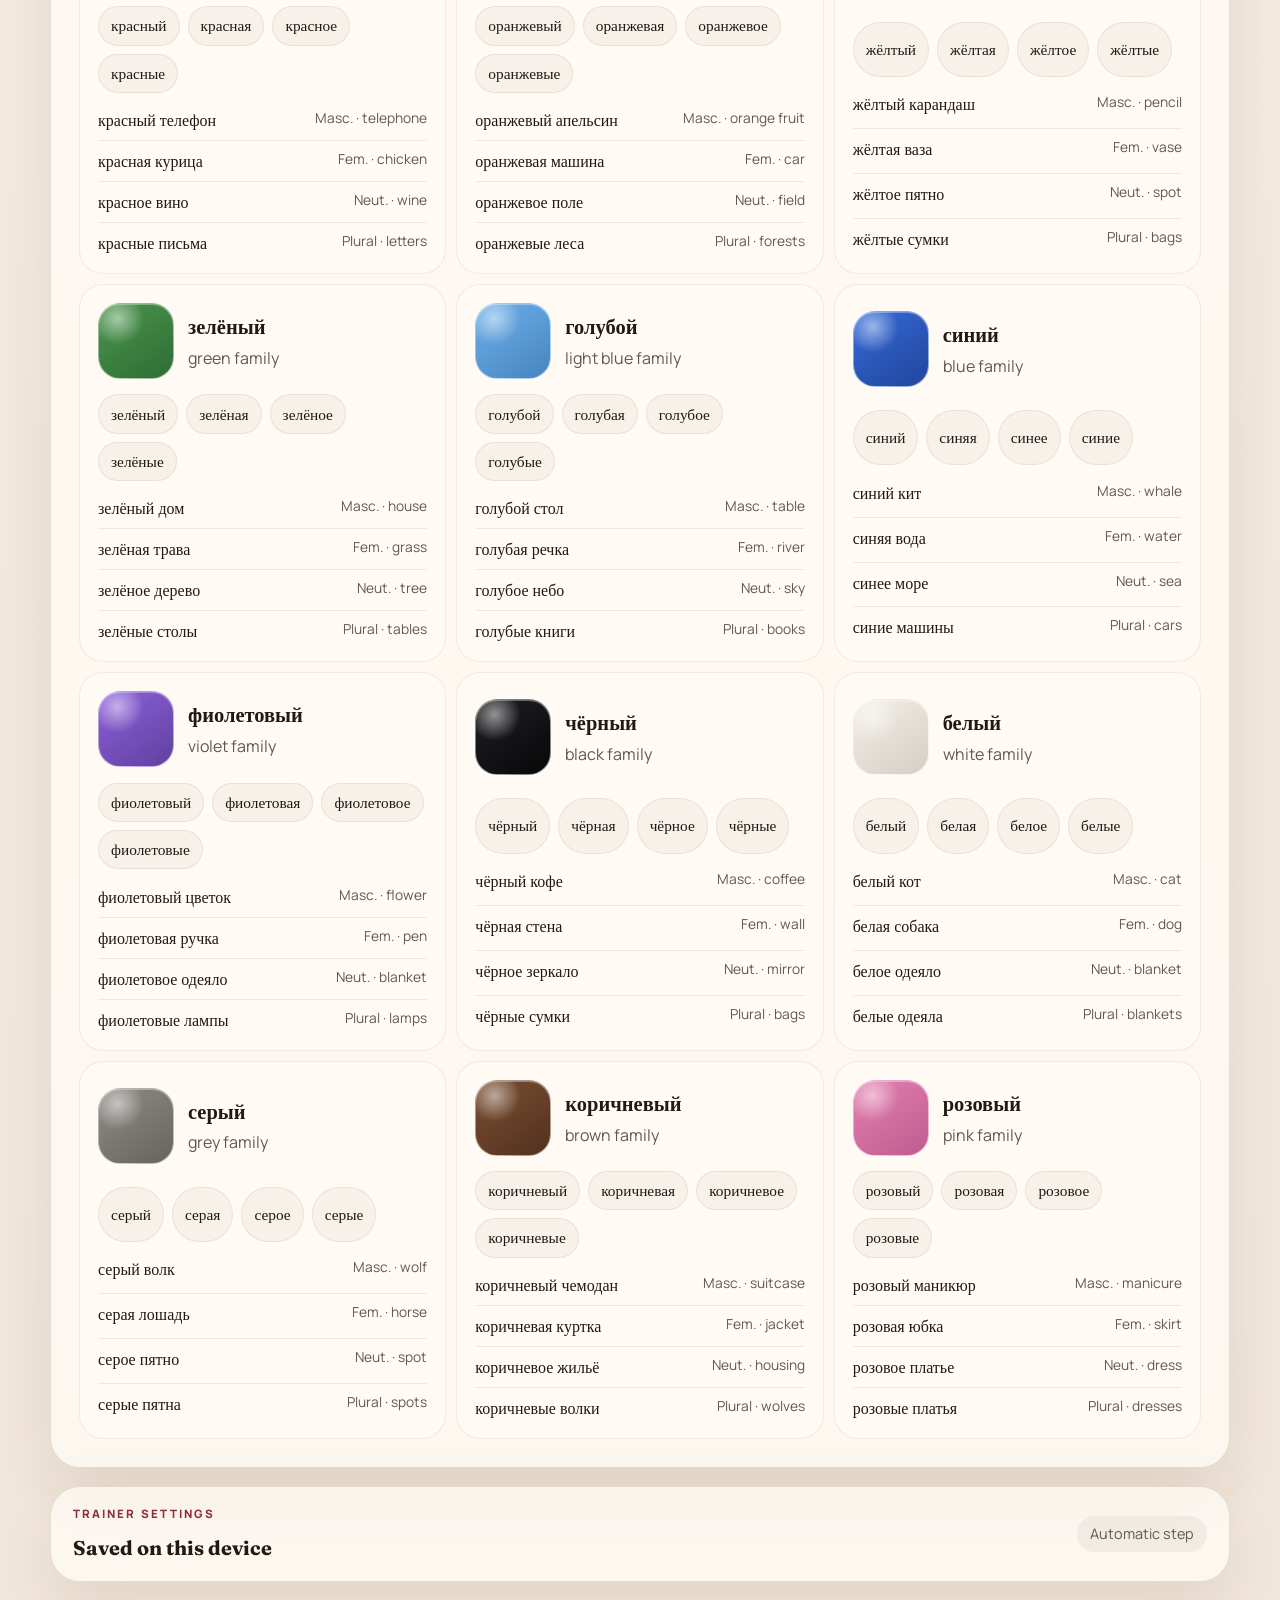
==== commit 46c085e0: "Add pronunciation coach and droplet deploy workflow" ====
--- a/colours/index.html
+++ b/colours/index.html
@@ -30,6 +30,8 @@
         <a class="page-nav-link" href="../index.html">был / буду Drill</a>
         <a class="page-nav-link" href="../possessives.html">Possessives Matrix</a>
         <a class="page-nav-link is-current" href="./index.html">Colour Studio</a>
+        <a class="page-nav-link" href="../pronunciation/">Pronunciation Coach</a>
+        <a class="page-nav-link" href="../sentences/index.html">Sentence Coach</a>
       </nav>
 
       <header class="hero panel">
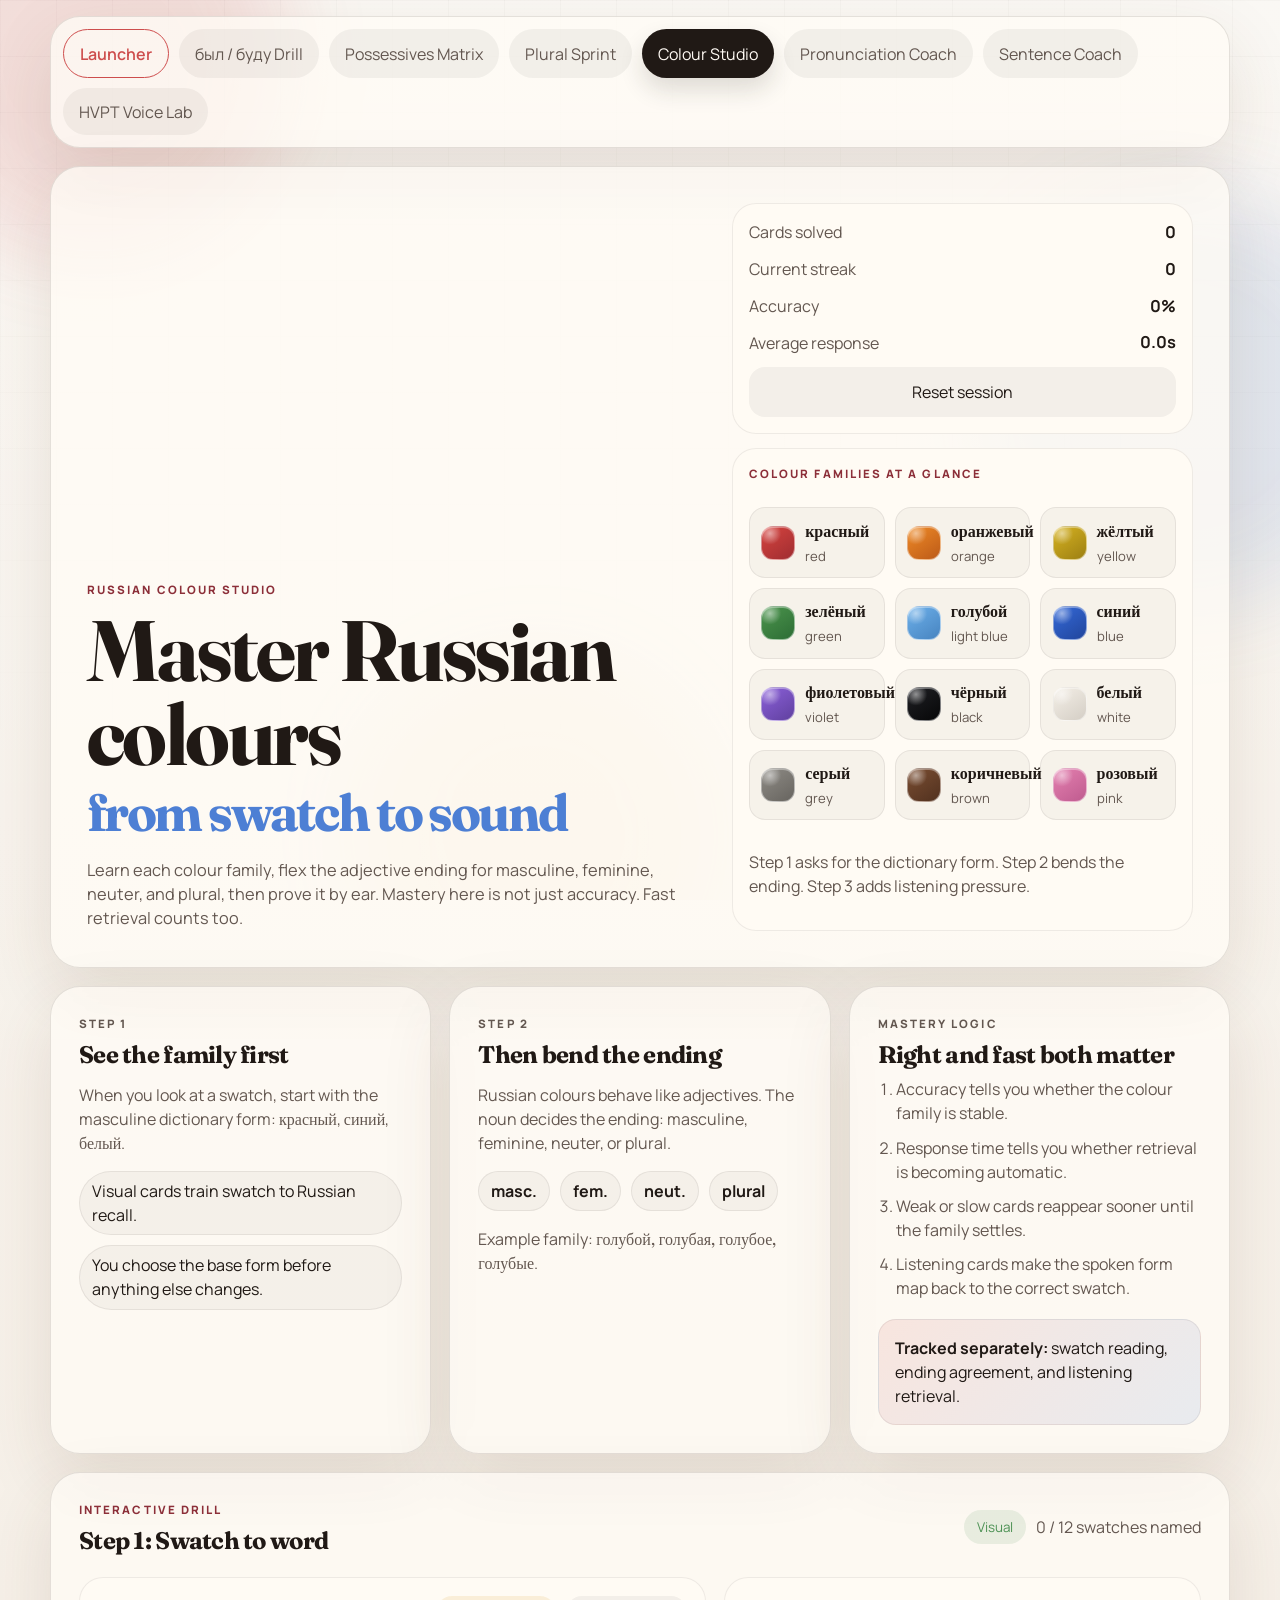
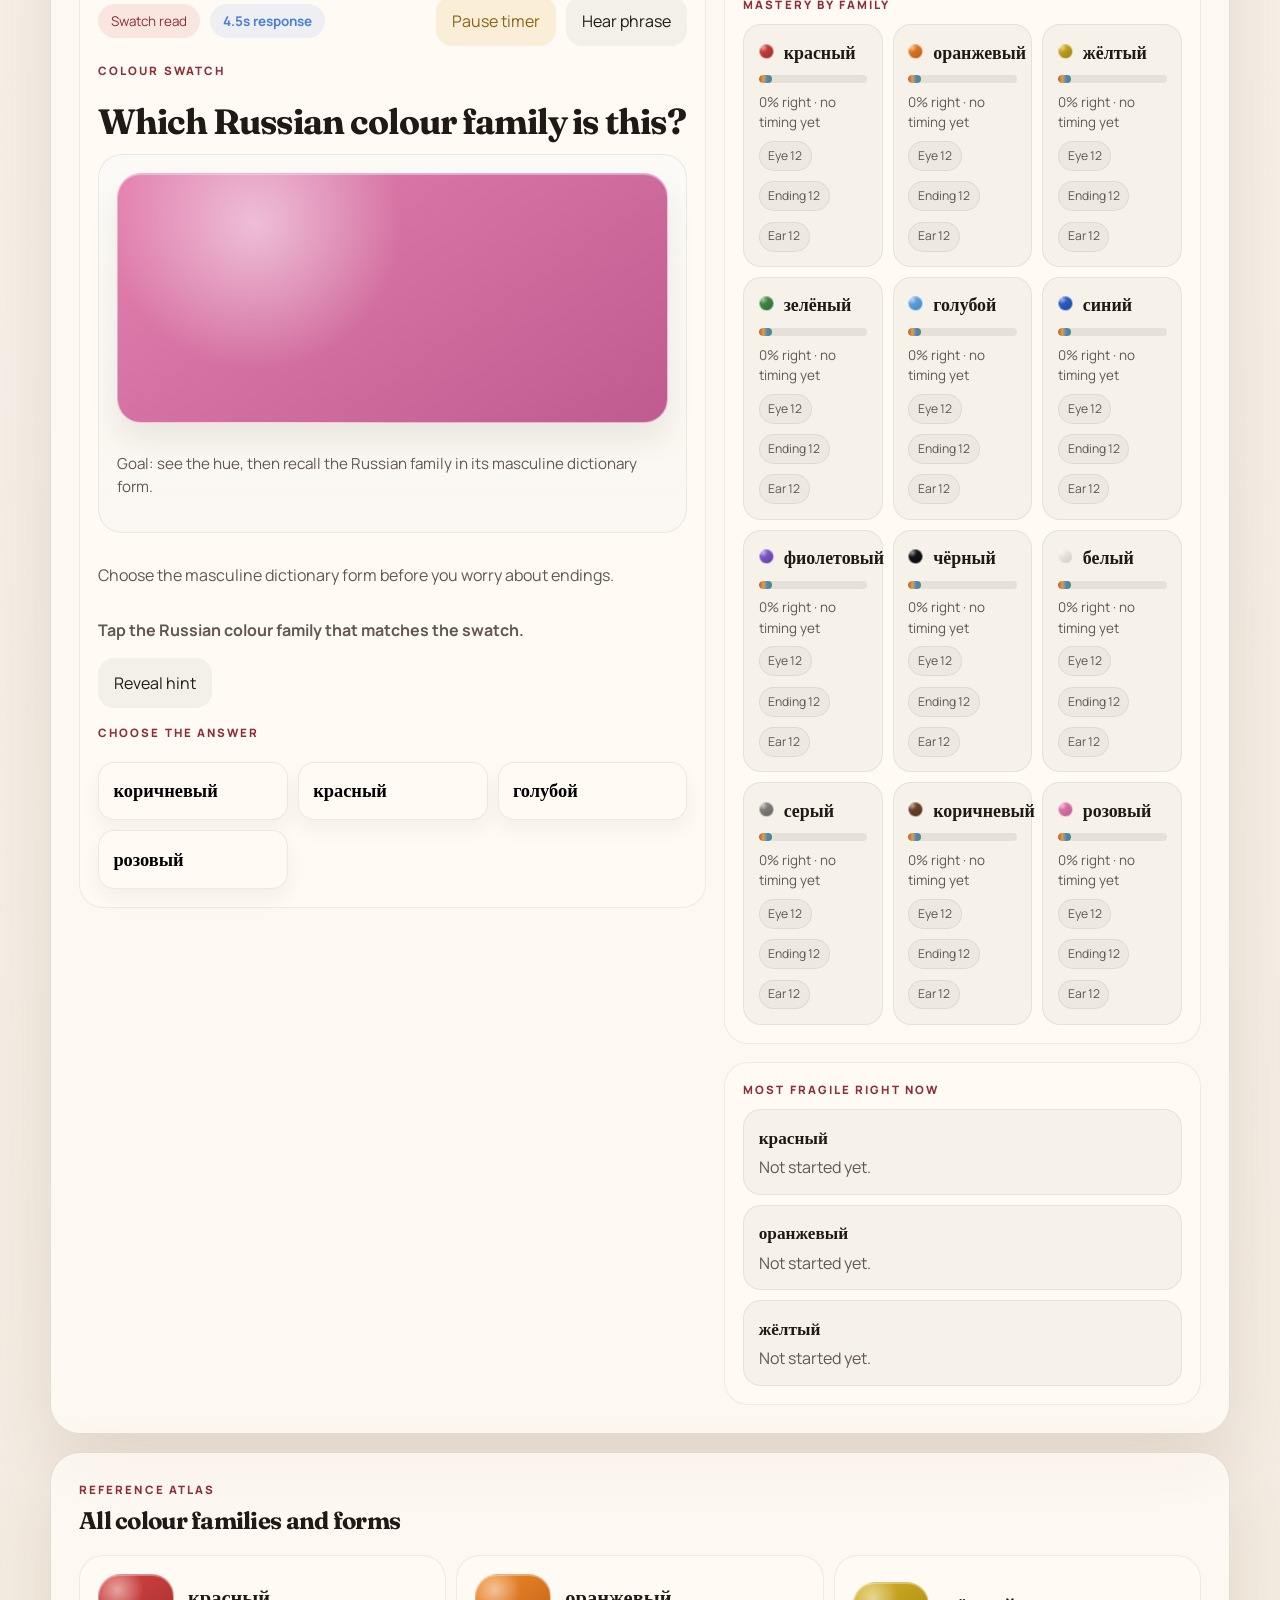
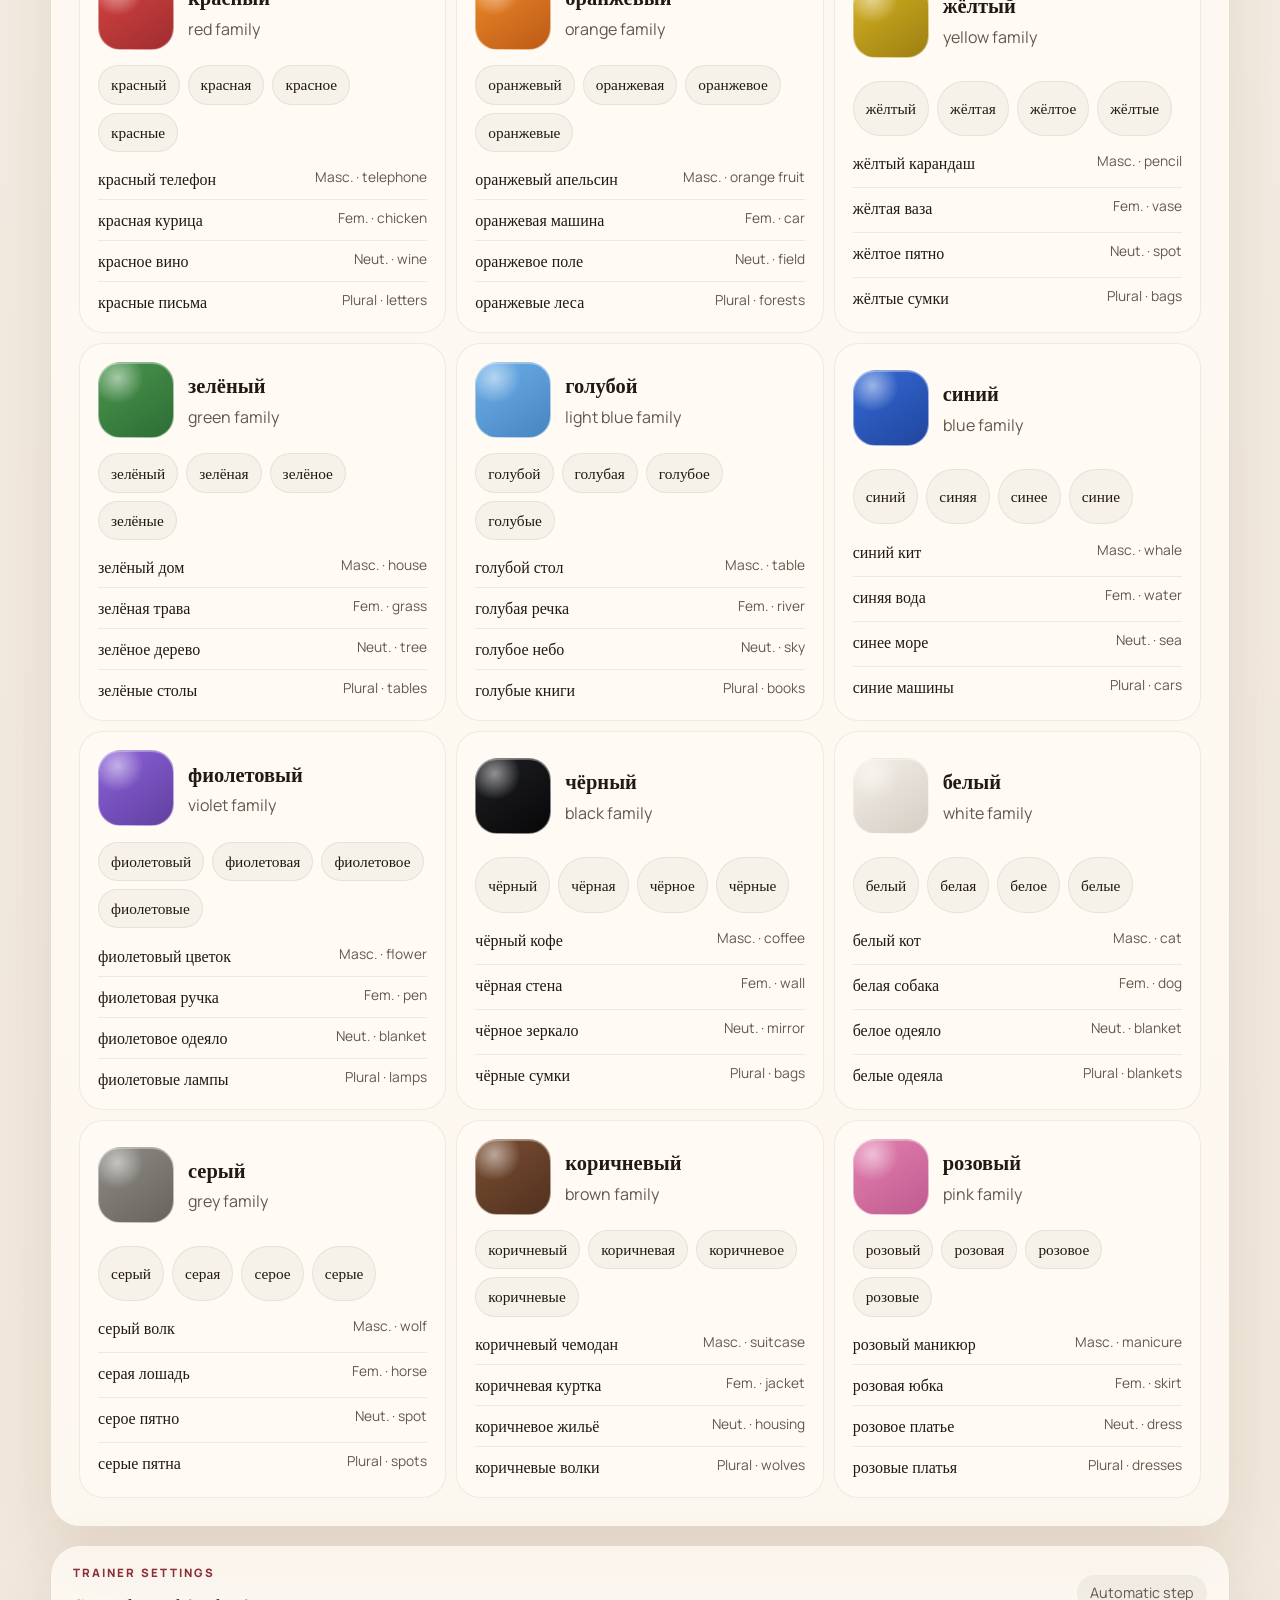
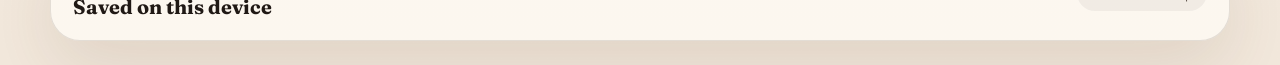
==== commit 9505a94e: "Fix nav bars: add all 7 trainers + Launcher link across all Russian pages Every Russian trainer now " ====
--- a/colours/index.html
+++ b/colours/index.html
@@ -27,11 +27,14 @@
 
     <main class="app-shell">
       <nav class="page-nav panel" aria-label="Trainer pages">
+        <a class="page-nav-link nav-launcher" href="/launcher/">Launcher</a>
         <a class="page-nav-link" href="../index.html">был / буду Drill</a>
         <a class="page-nav-link" href="../possessives.html">Possessives Matrix</a>
+        <a class="page-nav-link" href="../plurals/">Plural Sprint</a>
         <a class="page-nav-link is-current" href="./index.html">Colour Studio</a>
         <a class="page-nav-link" href="../pronunciation/">Pronunciation Coach</a>
         <a class="page-nav-link" href="../sentences/index.html">Sentence Coach</a>
+        <a class="page-nav-link" href="../hvpt/">HVPT Voice Lab</a>
       </nav>
 
       <header class="hero panel">
--- a/colours/styles.css
+++ b/colours/styles.css
@@ -134,6 +134,18 @@
   transform: translateY(-1px);
 }
 
+.page-nav-link.nav-launcher {
+  background: transparent;
+  color: var(--accent);
+  font-weight: 600;
+  border: 1px solid var(--accent);
+}
+
+.page-nav-link.nav-launcher:hover {
+  background: var(--accent);
+  color: #fff;
+}
+
 .page-nav-link.is-current {
   background: var(--ink);
   color: #fffaf4;
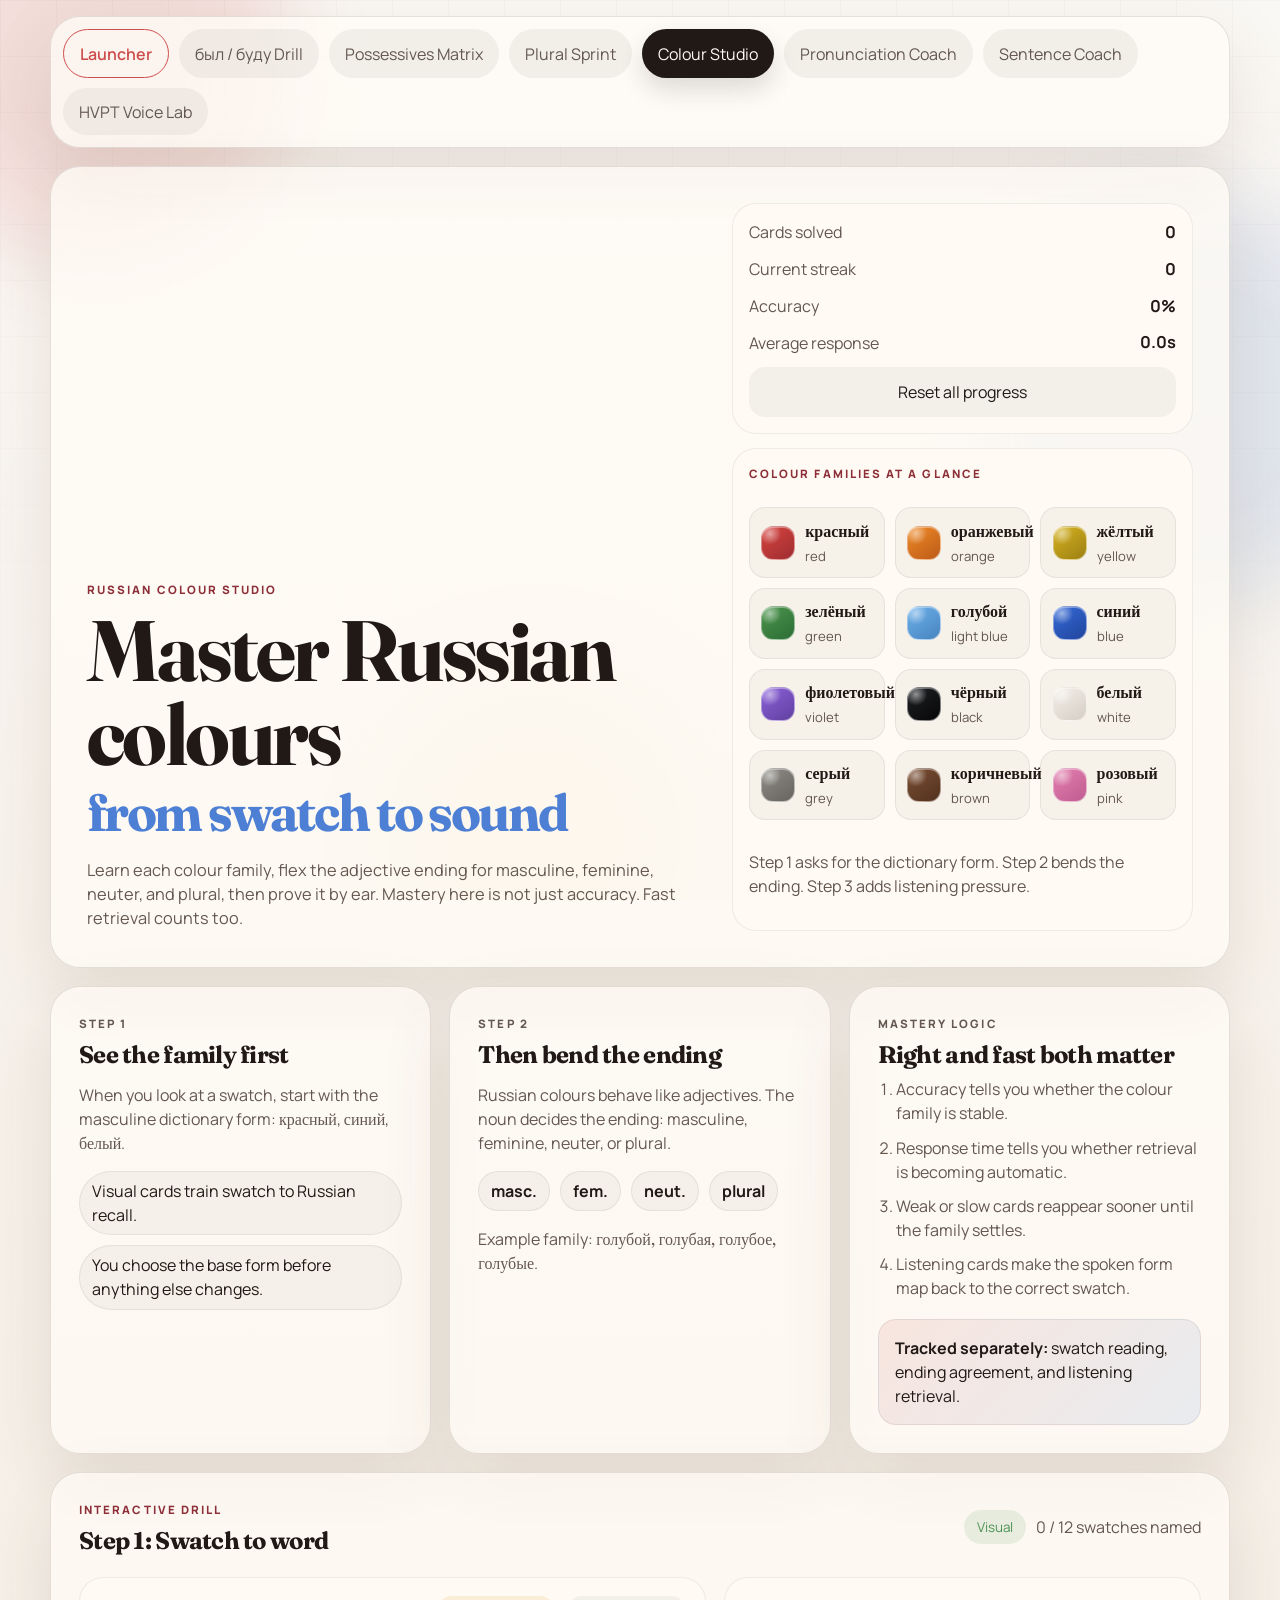
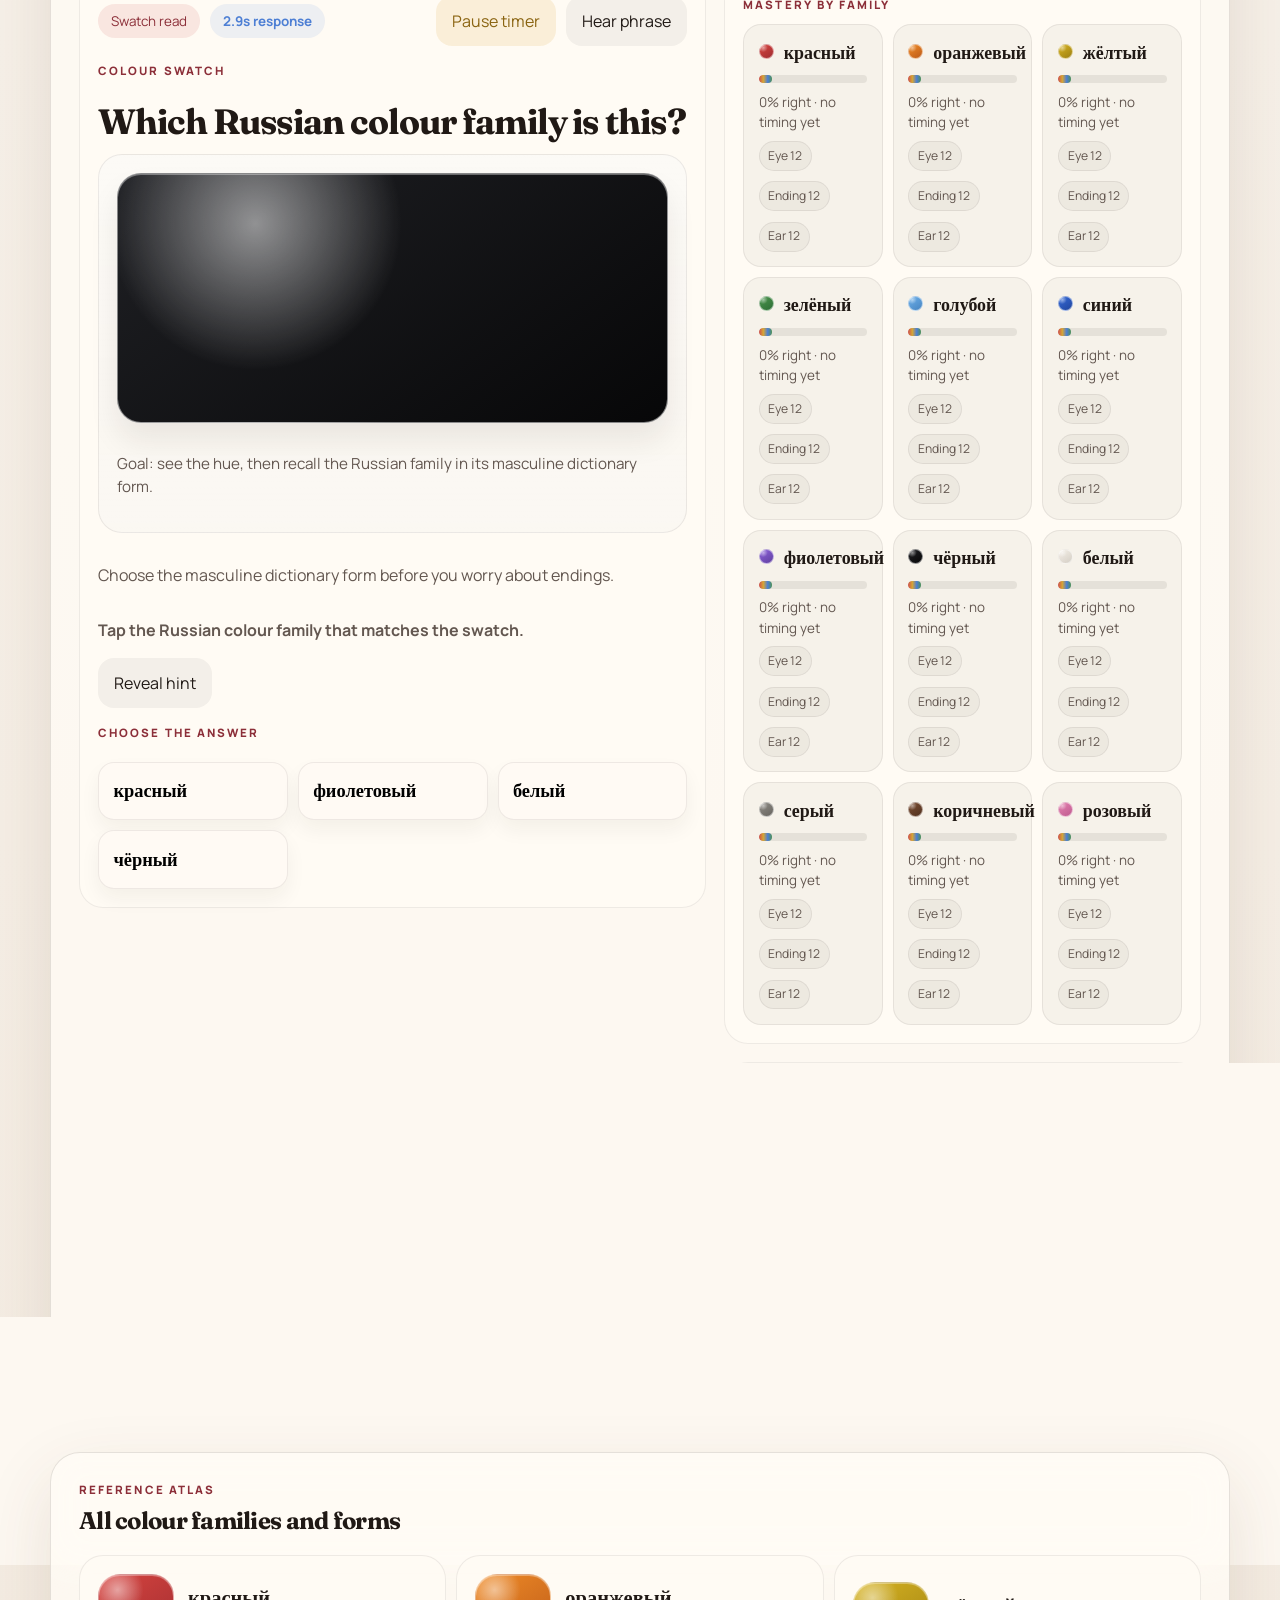
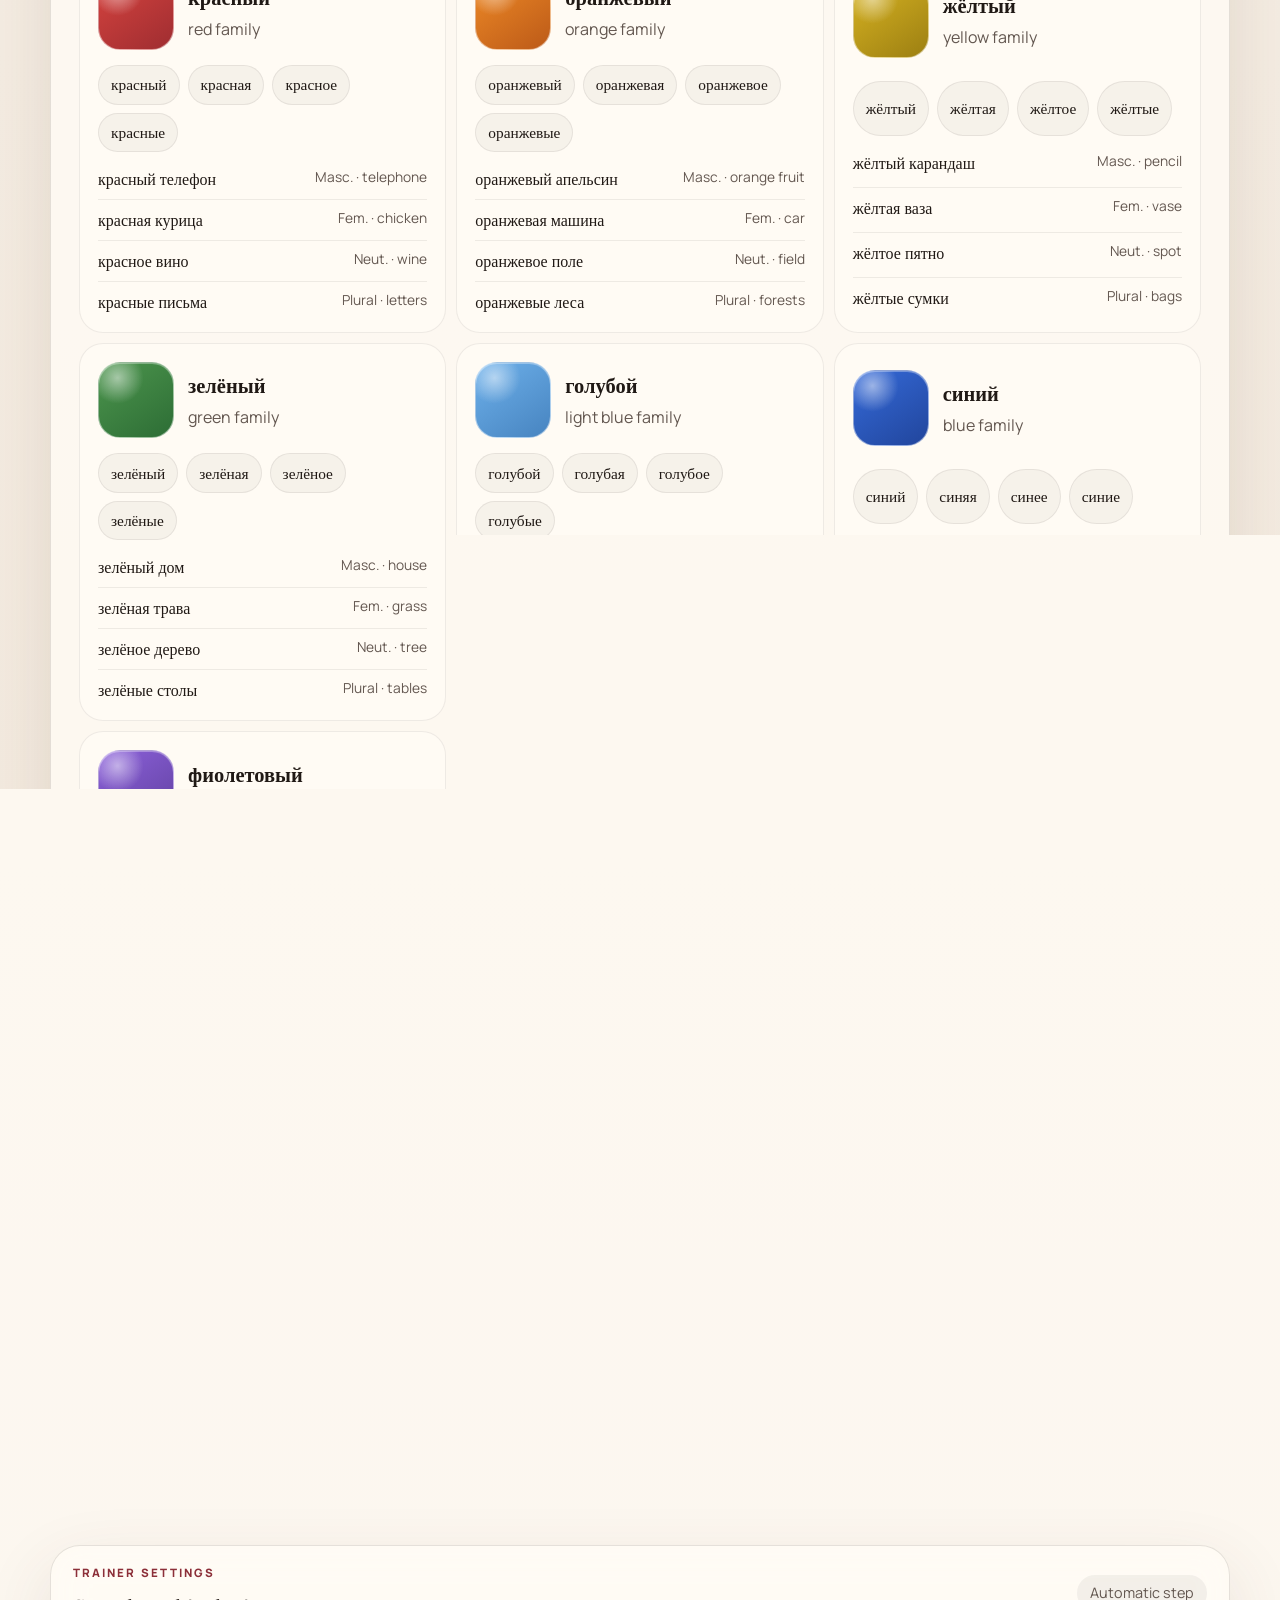
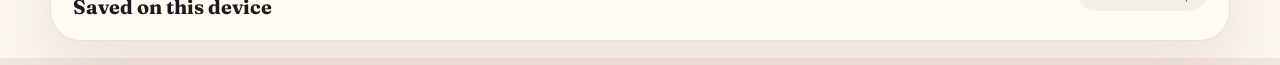
==== commit 3a9527f8: "Add confirmation dialogs to reset buttons and standardize labels Four trainers (was/budu, Possessive" ====
--- a/colours/index.html
+++ b/colours/index.html
@@ -65,7 +65,7 @@
               <span>Average response</span>
               <strong id="averageTimeValue">0.0s</strong>
             </div>
-            <button id="resetSessionButton" class="ghost-button" type="button">Reset session</button>
+            <button id="resetSessionButton" class="ghost-button" type="button">Reset all progress</button>
           </article>
 
           <article class="control-card spectrum-card">
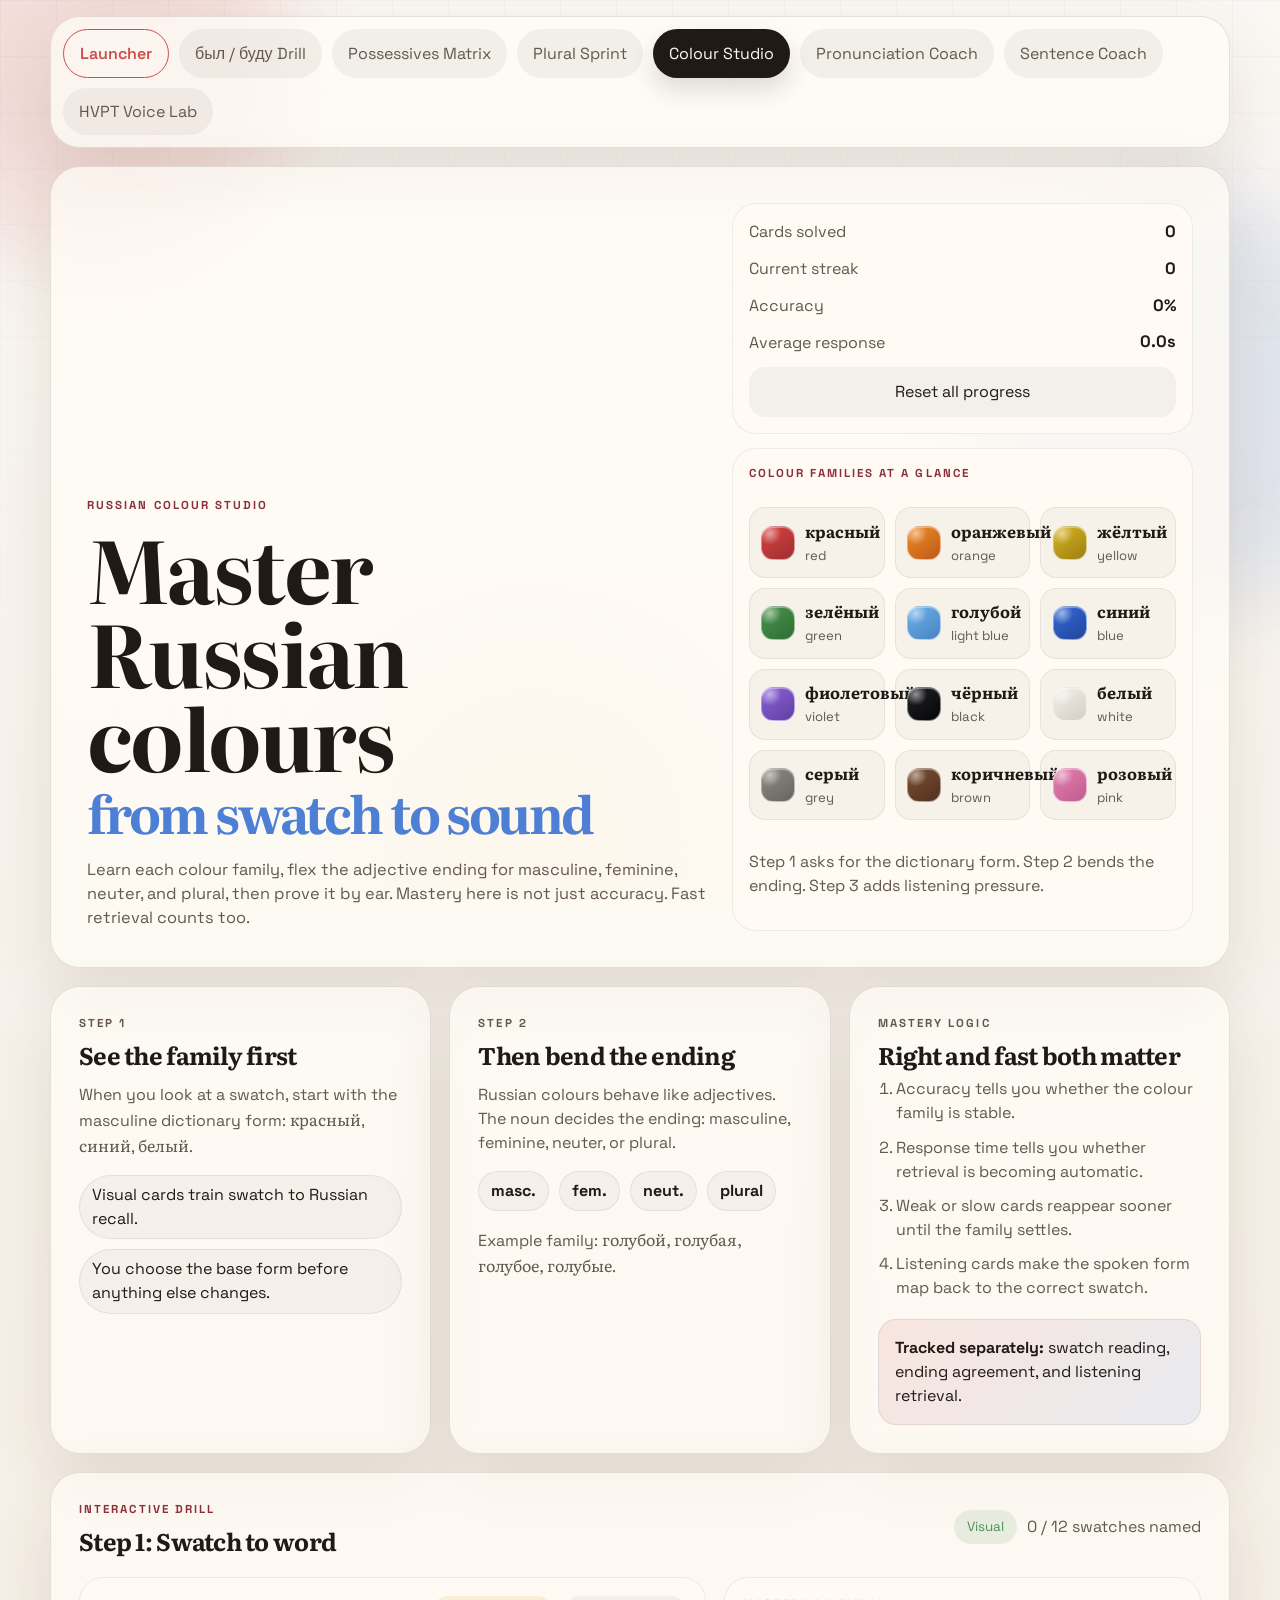
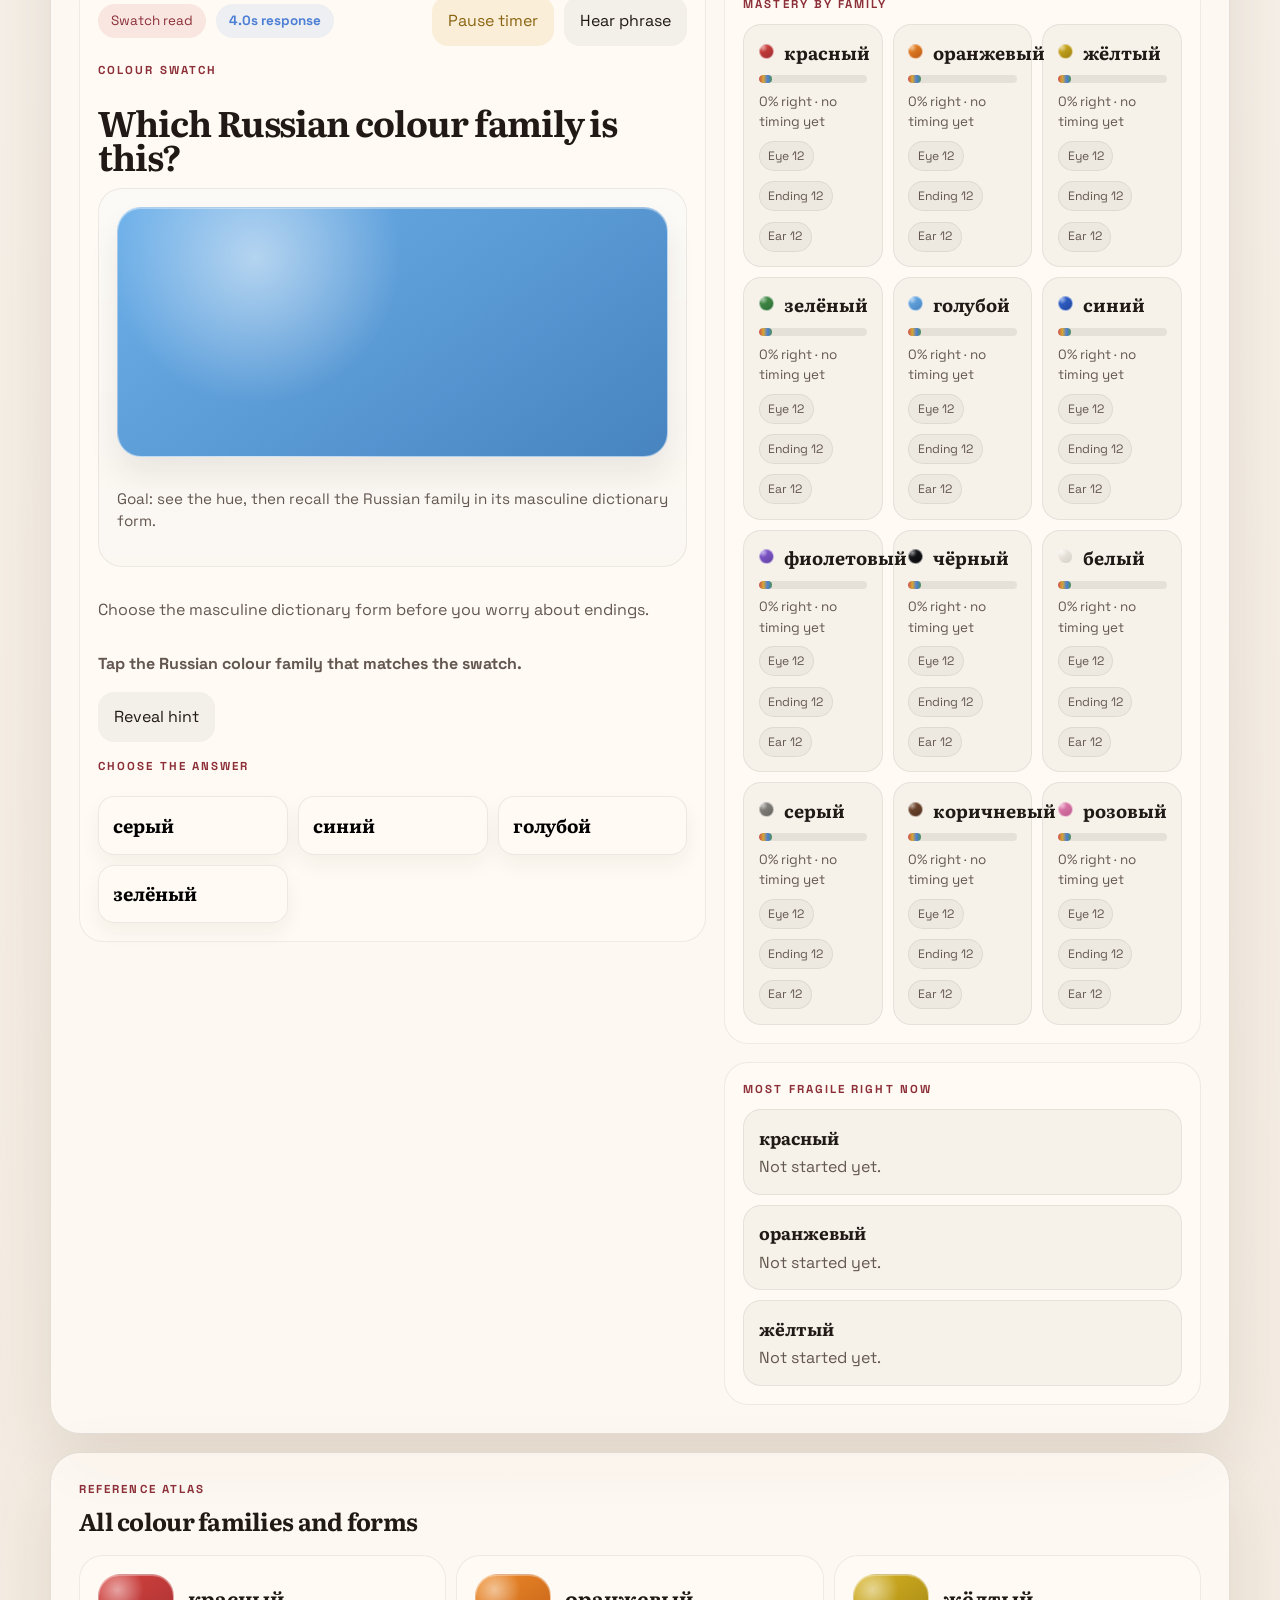
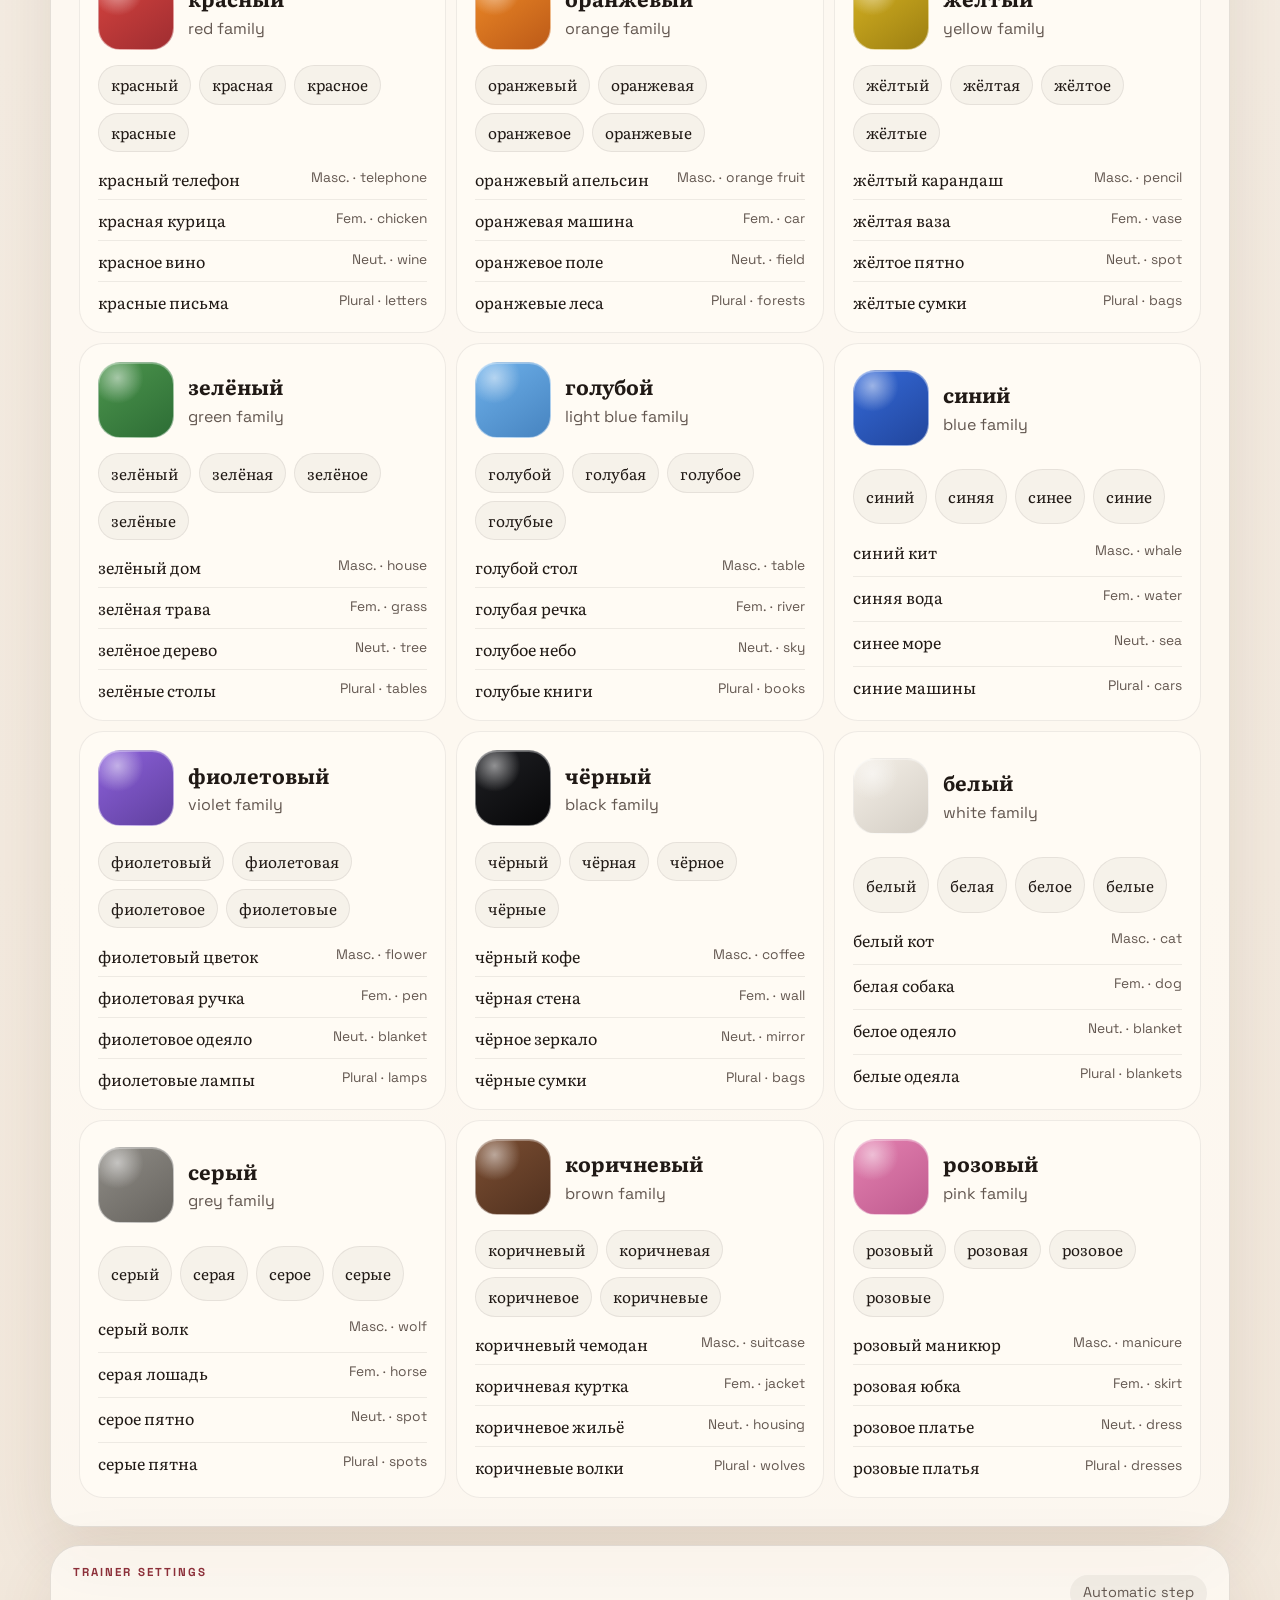
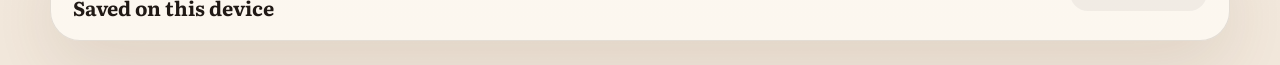
==== commit bd9f4926: "Unify font stack to Literata + Space Grotesk across all trainers Previously three different font sta" ====
--- a/colours/index.html
+++ b/colours/index.html
@@ -12,7 +12,7 @@
     <link rel="preconnect" href="https://fonts.googleapis.com" />
     <link rel="preconnect" href="https://fonts.gstatic.com" crossorigin />
     <link
-      href="https://fonts.googleapis.com/css2?family=Fraunces:opsz,wght@9..144,600;9..144,700&family=Manrope:wght@400;500;700;800&display=swap"
+      href="https://fonts.googleapis.com/css2?family=Literata:opsz,wght@7..72,500;700&family=Space+Grotesk:wght@400;500;700&display=swap"
       rel="stylesheet"
     />
     <link rel="stylesheet" href="./styles.css" />
--- a/colours/styles.css
+++ b/colours/styles.css
@@ -37,7 +37,7 @@
   margin: 0;
   min-height: 100vh;
   color: var(--ink);
-  font-family: "Manrope", sans-serif;
+  font-family: "Space Grotesk", sans-serif;
   line-height: 1.5;
   background:
     linear-gradient(180deg, rgba(255, 255, 255, 0.35), transparent 24%),
@@ -172,7 +172,7 @@
 .coach-card h2,
 .prompt-title {
   margin: 0;
-  font-family: "Fraunces", serif;
+  font-family: "Literata", serif;
   font-weight: 700;
   line-height: 0.98;
   letter-spacing: -0.03em;
@@ -306,7 +306,7 @@
 .feedback-title,
 .example-phrase,
 .inline-ru {
-  font-family: "Fraunces", serif;
+  font-family: "Literata", serif;
 }
 
 .spectrum-chip strong {
@@ -519,7 +519,7 @@
 
 .sentence-blank {
   margin: 0;
-  font-family: "Fraunces", serif;
+  font-family: "Literata", serif;
   font-size: clamp(1.6rem, 5vw, 2.1rem);
   line-height: 1.08;
 }
@@ -626,7 +626,7 @@
 }
 
 .option-text strong {
-  font-family: "Fraunces", serif;
+  font-family: "Literata", serif;
   font-size: 1.15rem;
 }
 
@@ -824,7 +824,7 @@
 }
 
 .weak-spot-item strong {
-  font-family: "Fraunces", serif;
+  font-family: "Literata", serif;
   font-size: 1.08rem;
 }
 
@@ -870,7 +870,7 @@
 }
 
 .form-pill {
-  font-family: "Fraunces", serif;
+  font-family: "Literata", serif;
   font-size: 0.96rem;
 }
 
@@ -926,7 +926,7 @@
 
 .settings-summary-row h2 {
   margin: 0;
-  font-family: "Fraunces", serif;
+  font-family: "Literata", serif;
   font-size: 1.25rem;
 }
 
@@ -1101,3 +1101,114 @@
     transform: translateY(0);
   }
 }
+
+
+/* ─── Phase transition banner ────────────────────────────── */
+
+.phase-banner {
+  position: fixed;
+  top: 24px;
+  left: 50%;
+  transform: translateX(-50%) translateY(-120%);
+  z-index: 9999;
+  display: flex;
+  flex-direction: column;
+  align-items: center;
+  gap: 4px;
+  padding: 14px 28px;
+  border-radius: 16px;
+  background: rgba(31, 26, 23, 0.92);
+  color: #fffaf4;
+  backdrop-filter: blur(12px);
+  box-shadow: 0 12px 40px rgba(0, 0, 0, 0.25);
+  opacity: 0;
+  transition: transform 0.4s cubic-bezier(0.16, 1, 0.3, 1), opacity 0.4s ease;
+  pointer-events: none;
+  text-align: center;
+}
+
+.phase-banner.is-visible {
+  transform: translateX(-50%) translateY(0);
+  opacity: 1;
+}
+
+.phase-banner strong {
+  font-size: 1.05rem;
+}
+
+.phase-banner span {
+  font-size: 0.88rem;
+  opacity: 0.78;
+}
+
+
+/* ─── Session summary overlay ────────────────────────────── */
+
+.session-summary-overlay {
+  position: fixed;
+  inset: 0;
+  z-index: 10000;
+  display: flex;
+  align-items: center;
+  justify-content: center;
+  background: rgba(31, 26, 23, 0.45);
+  backdrop-filter: blur(6px);
+  opacity: 0;
+  transition: opacity 0.3s ease;
+}
+
+.session-summary-overlay.is-visible {
+  opacity: 1;
+}
+
+.session-summary-card {
+  background: var(--panel-strong, rgba(255, 251, 244, 0.96));
+  border: 1px solid var(--line);
+  border-radius: 24px;
+  padding: 28px 32px;
+  max-width: 380px;
+  width: calc(100% - 32px);
+  box-shadow: 0 24px 64px rgba(0, 0, 0, 0.18);
+  text-align: center;
+}
+
+.session-summary-card h3 {
+  margin: 0 0 16px;
+  font-size: 1.3rem;
+}
+
+.summary-stats {
+  display: grid;
+  grid-template-columns: repeat(4, 1fr);
+  gap: 8px;
+  margin-bottom: 16px;
+}
+
+.summary-stat {
+  display: flex;
+  flex-direction: column;
+  align-items: center;
+  gap: 2px;
+}
+
+.summary-stat strong {
+  font-size: 1.4rem;
+}
+
+.summary-stat span {
+  font-size: 0.78rem;
+  text-transform: uppercase;
+  letter-spacing: 0.1em;
+  color: var(--muted, #5d5048);
+}
+
+.summary-note {
+  margin: 0 0 16px;
+  font-size: 0.92rem;
+  color: var(--muted, #5d5048);
+  line-height: 1.45;
+}
+
+.summary-dismiss {
+  min-width: 140px;
+}
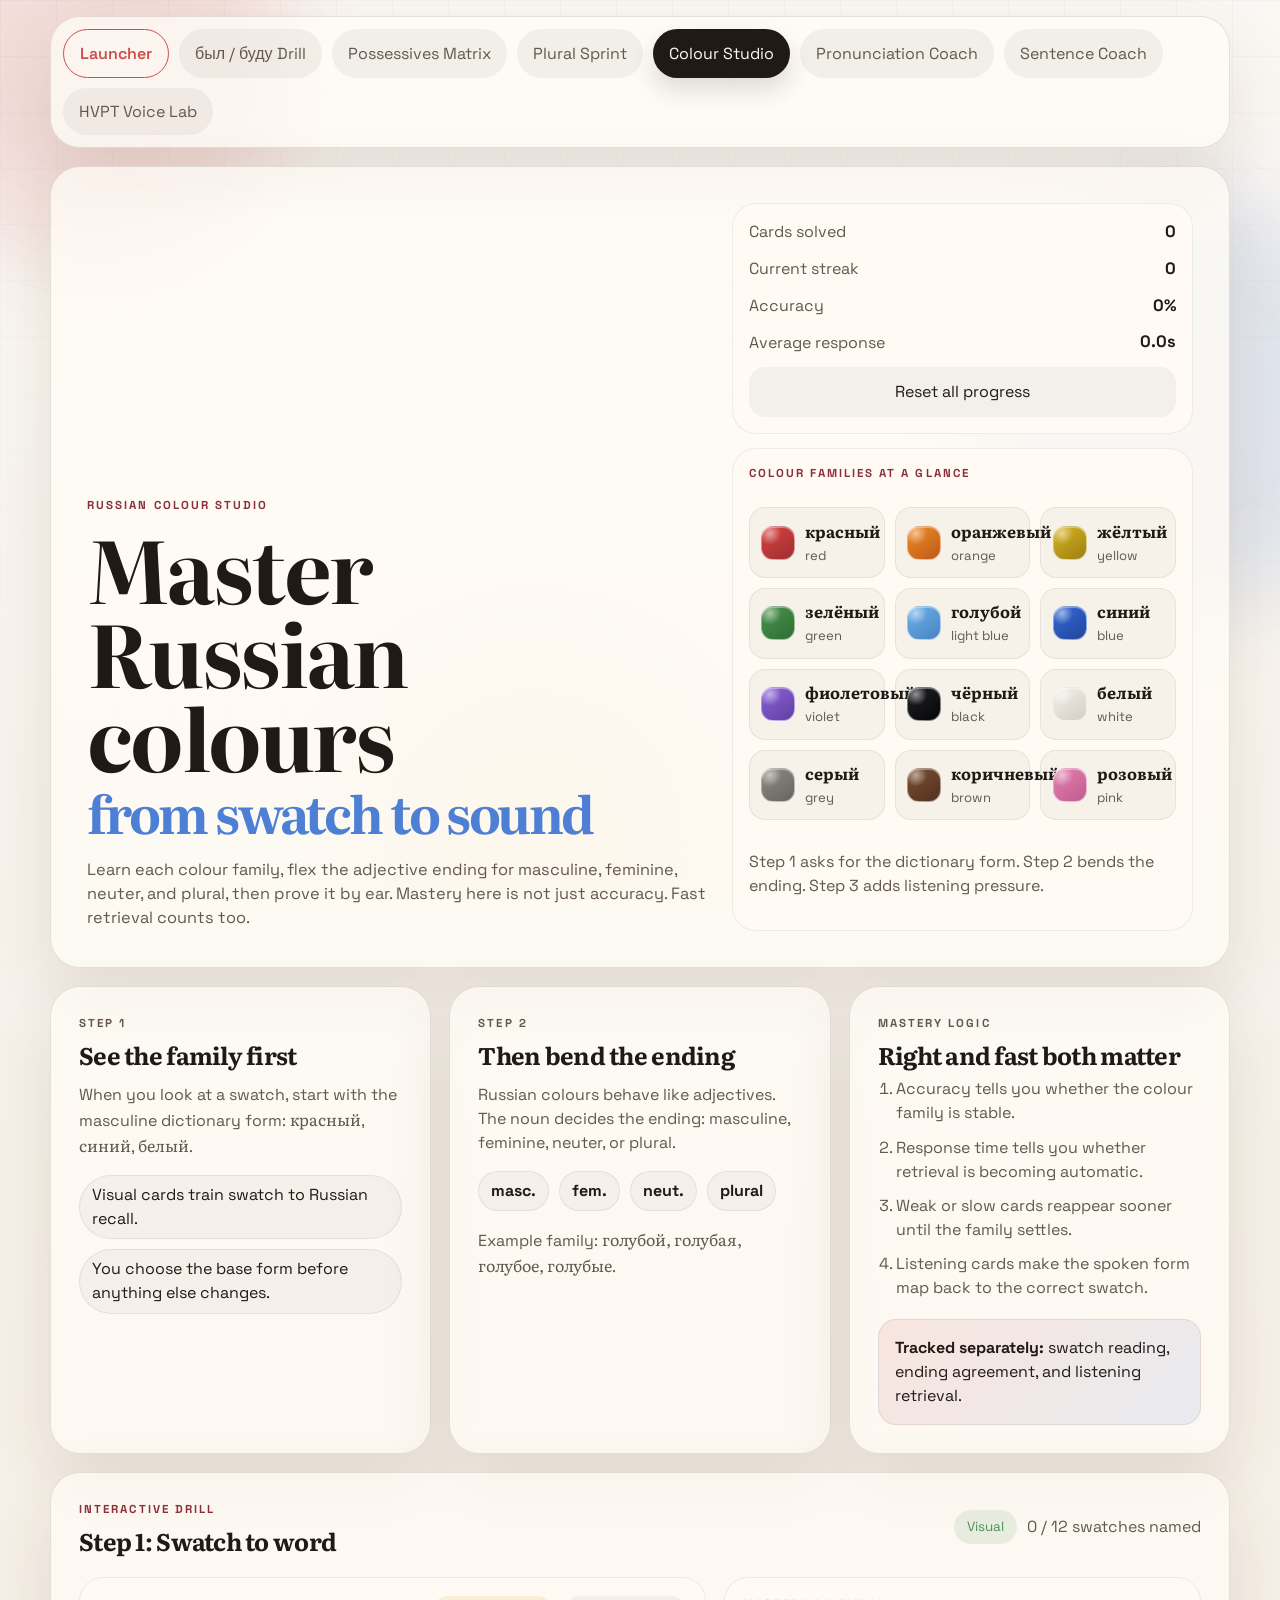
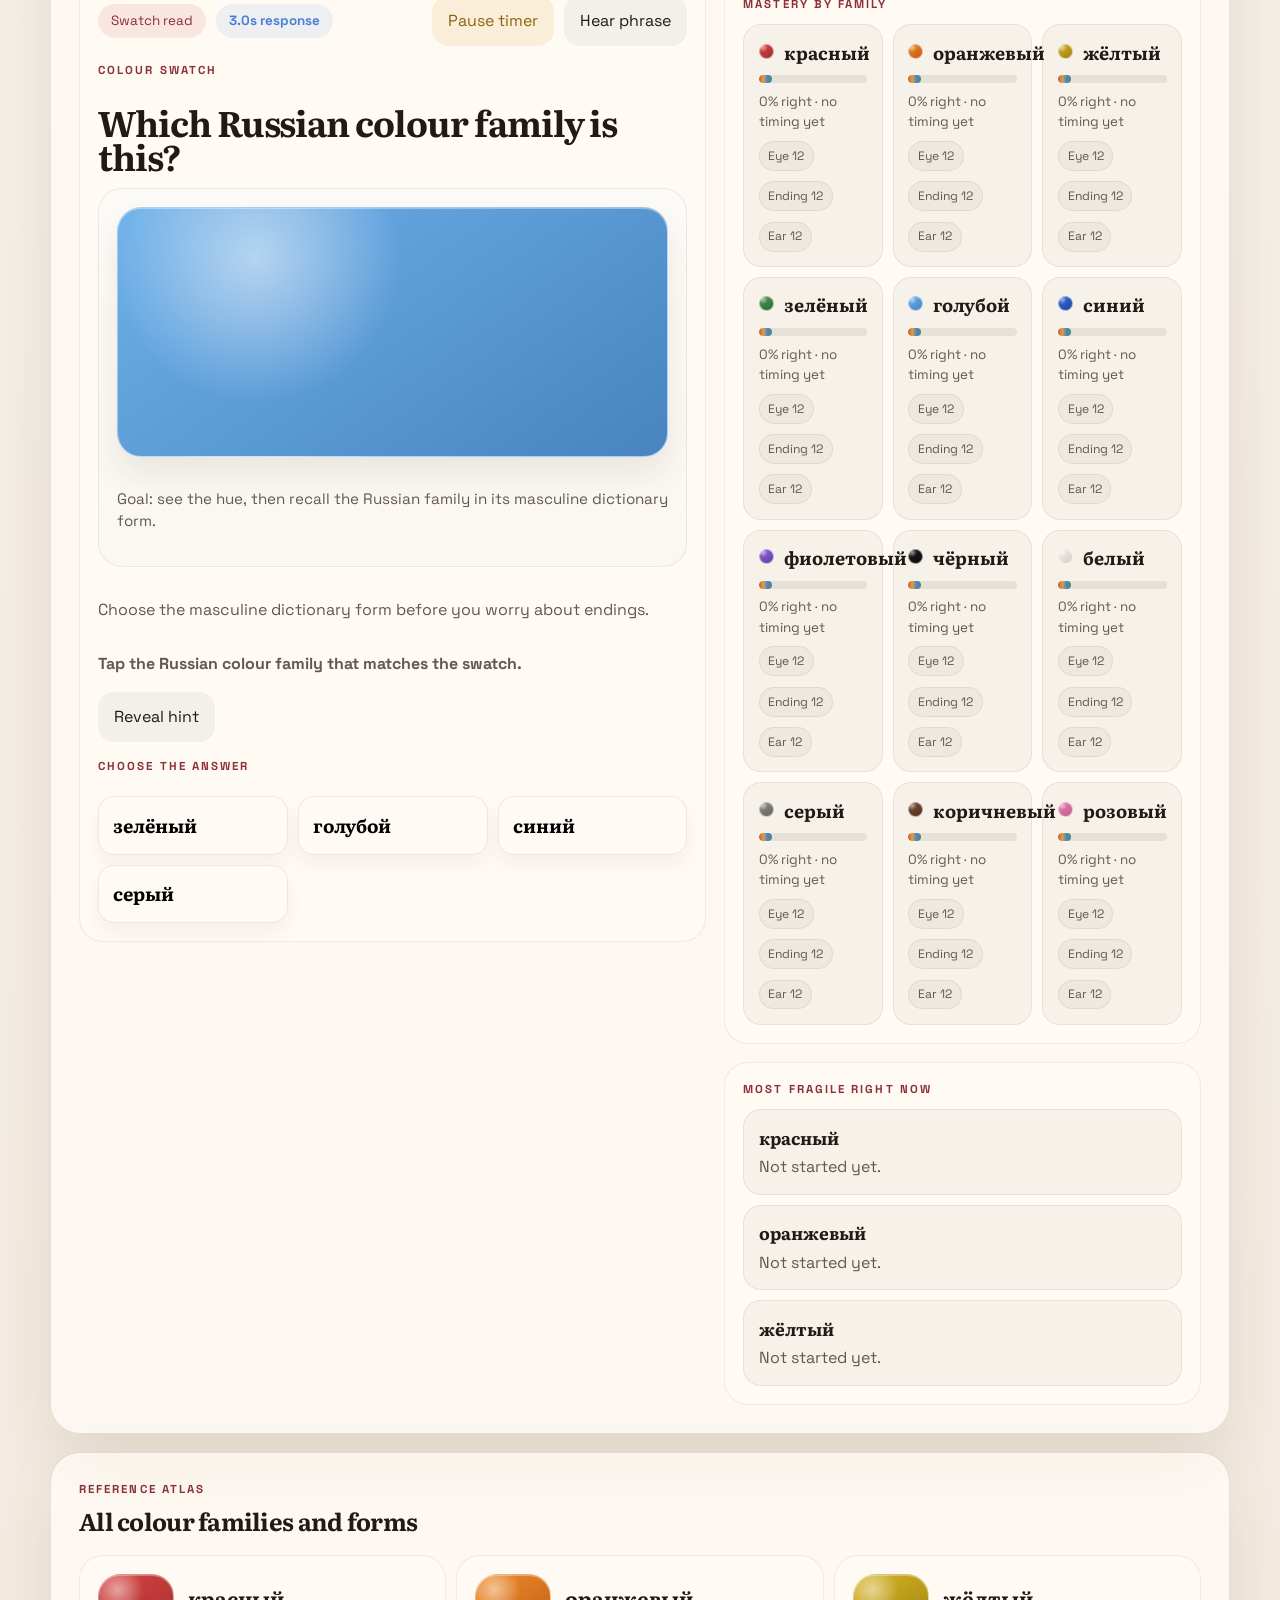
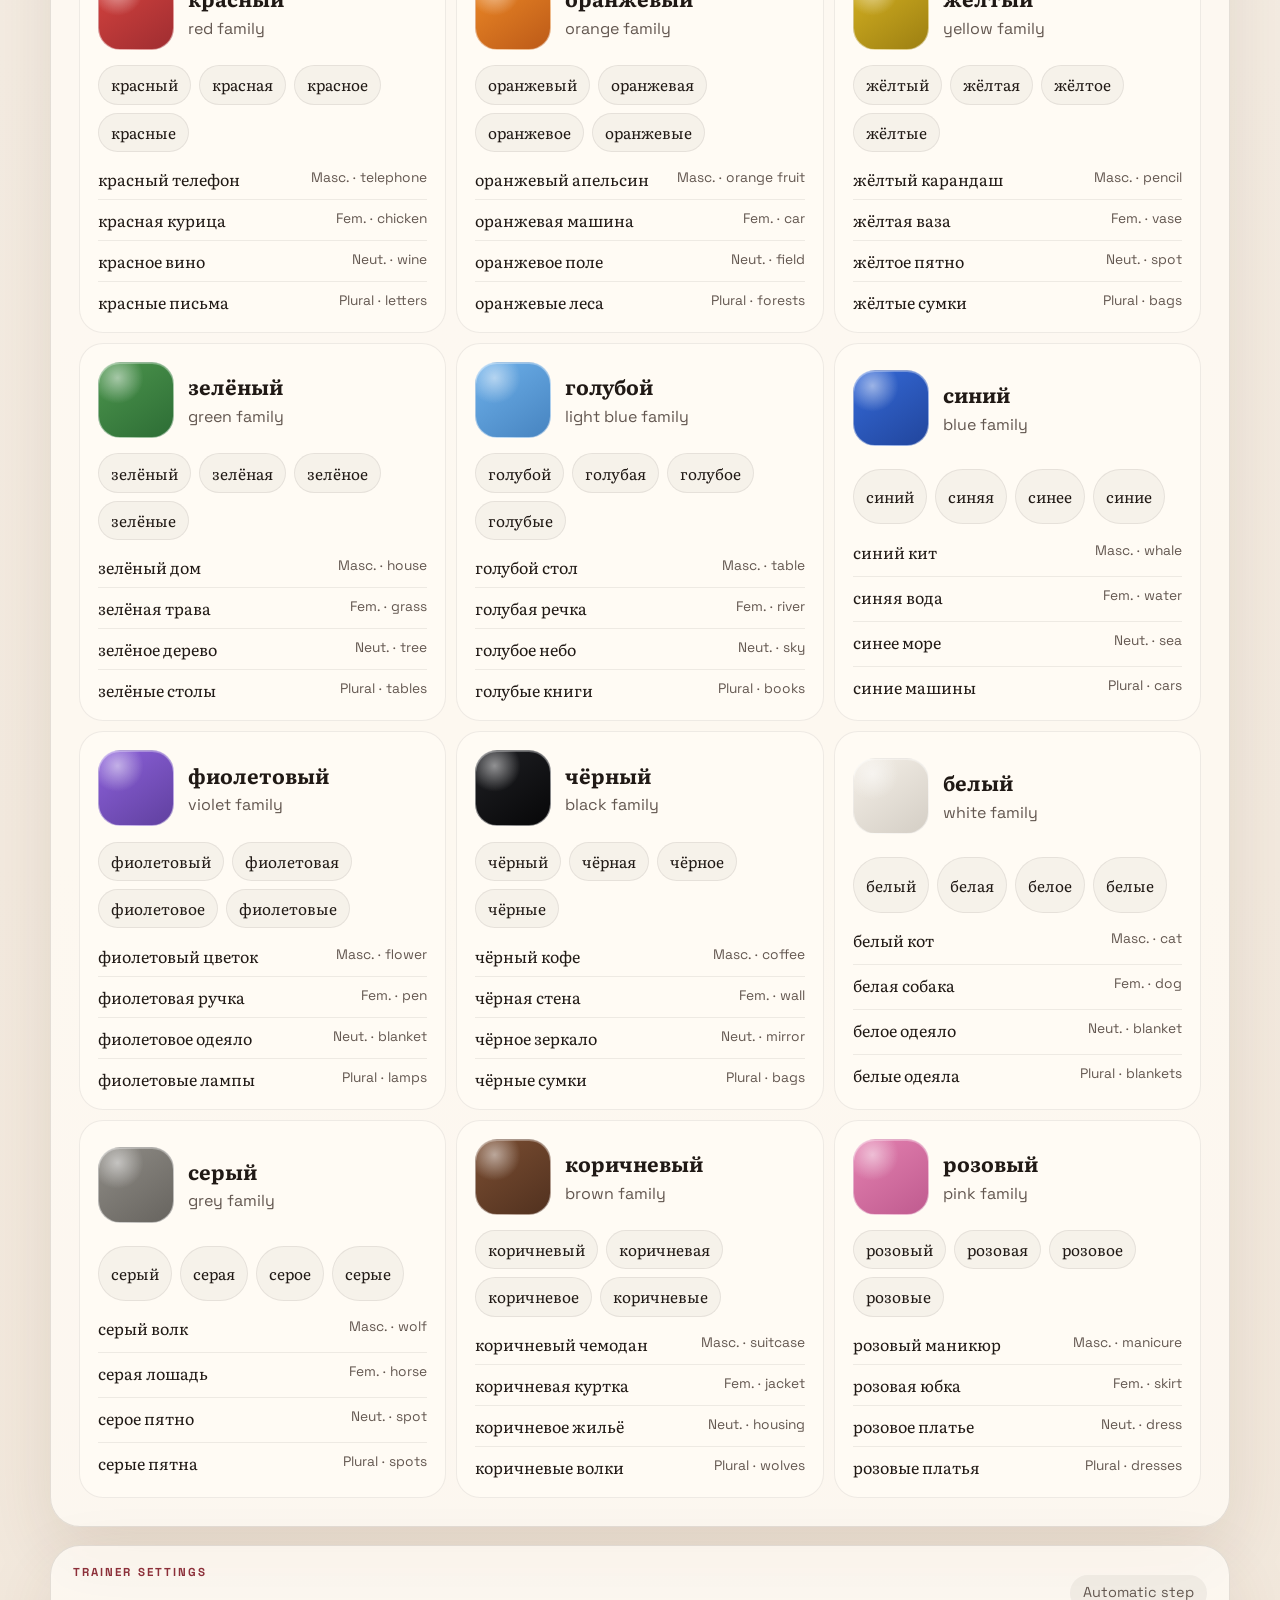
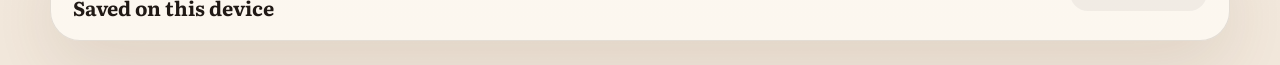
==== commit 19b2e39d: "Add server sync for all 4 localStorage-only Russian trainers Creates backend/russian_sync.py - a gen" ====
--- a/colours/index.html
+++ b/colours/index.html
@@ -231,6 +231,7 @@
       </section>
     </main>
 
+    <script src="/shared/sync.js"></script>
     <script type="module" src="./app.js"></script>
   </body>
 </html>
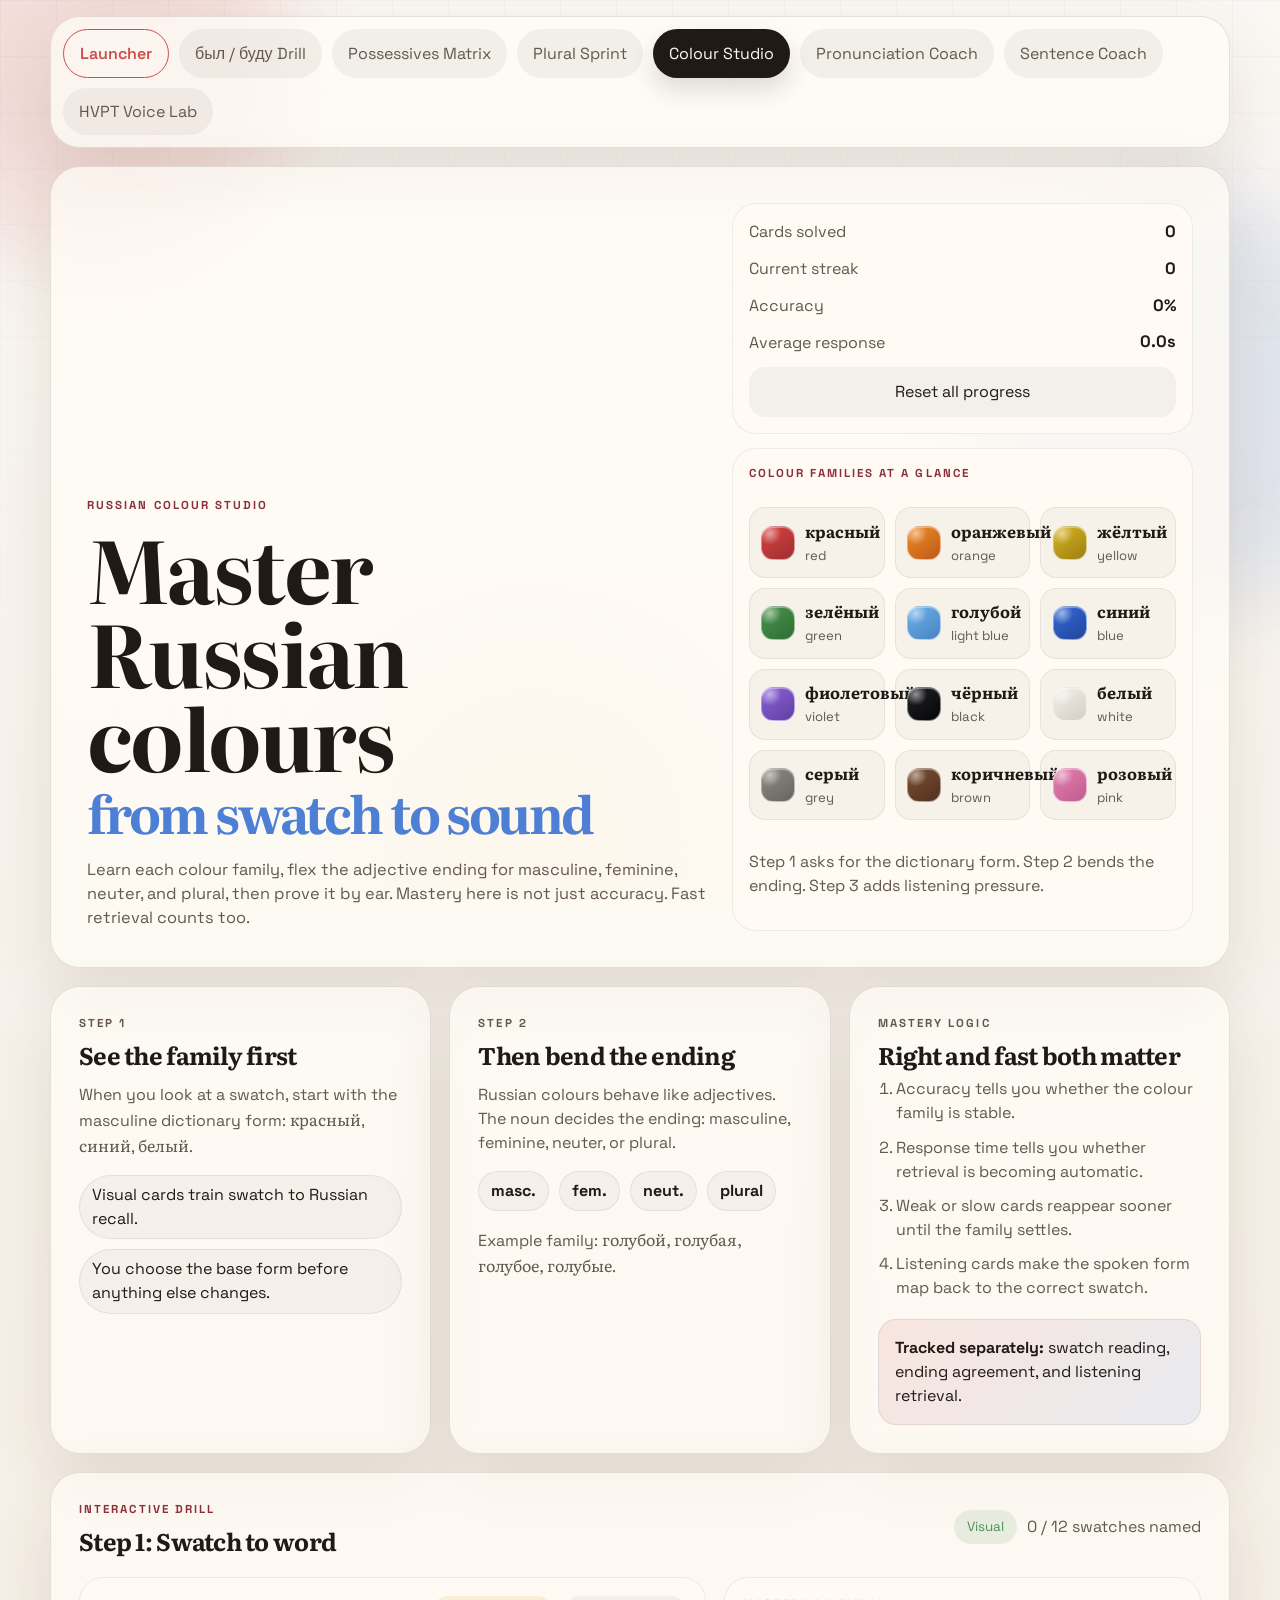
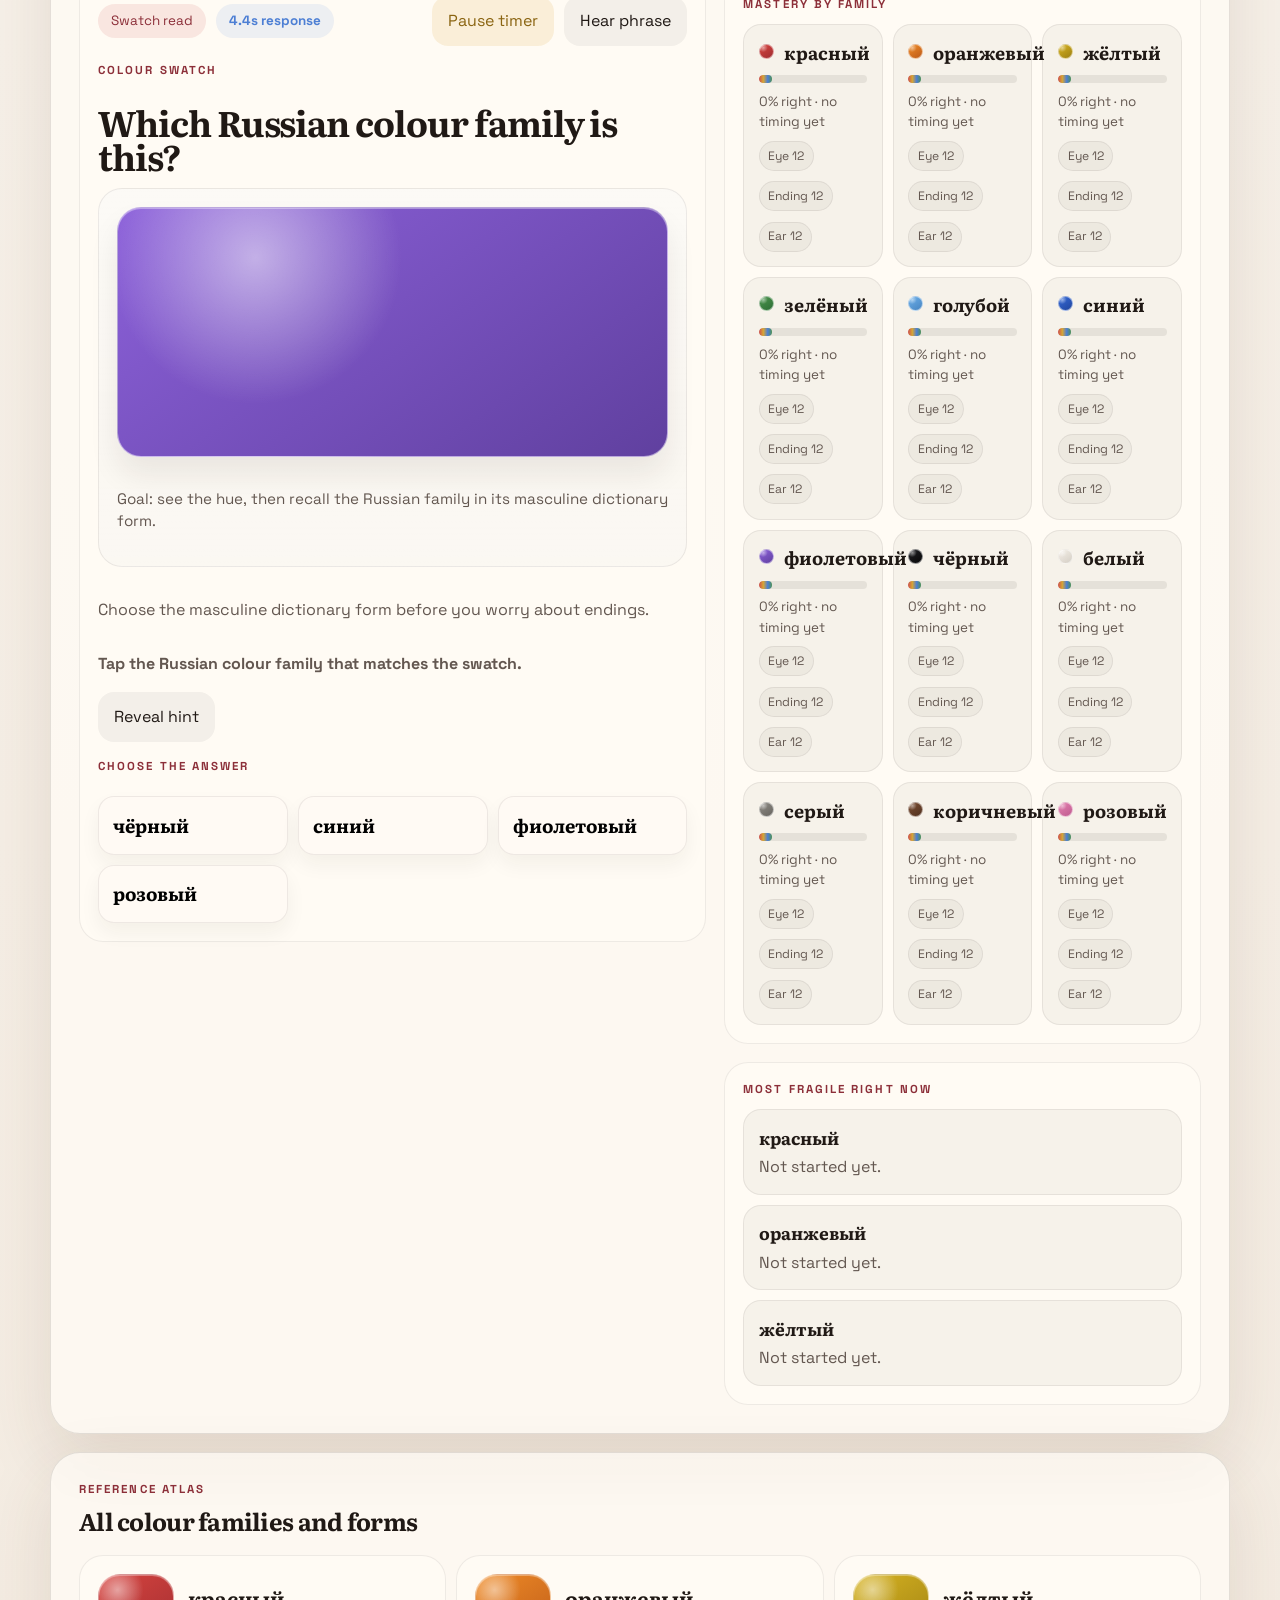
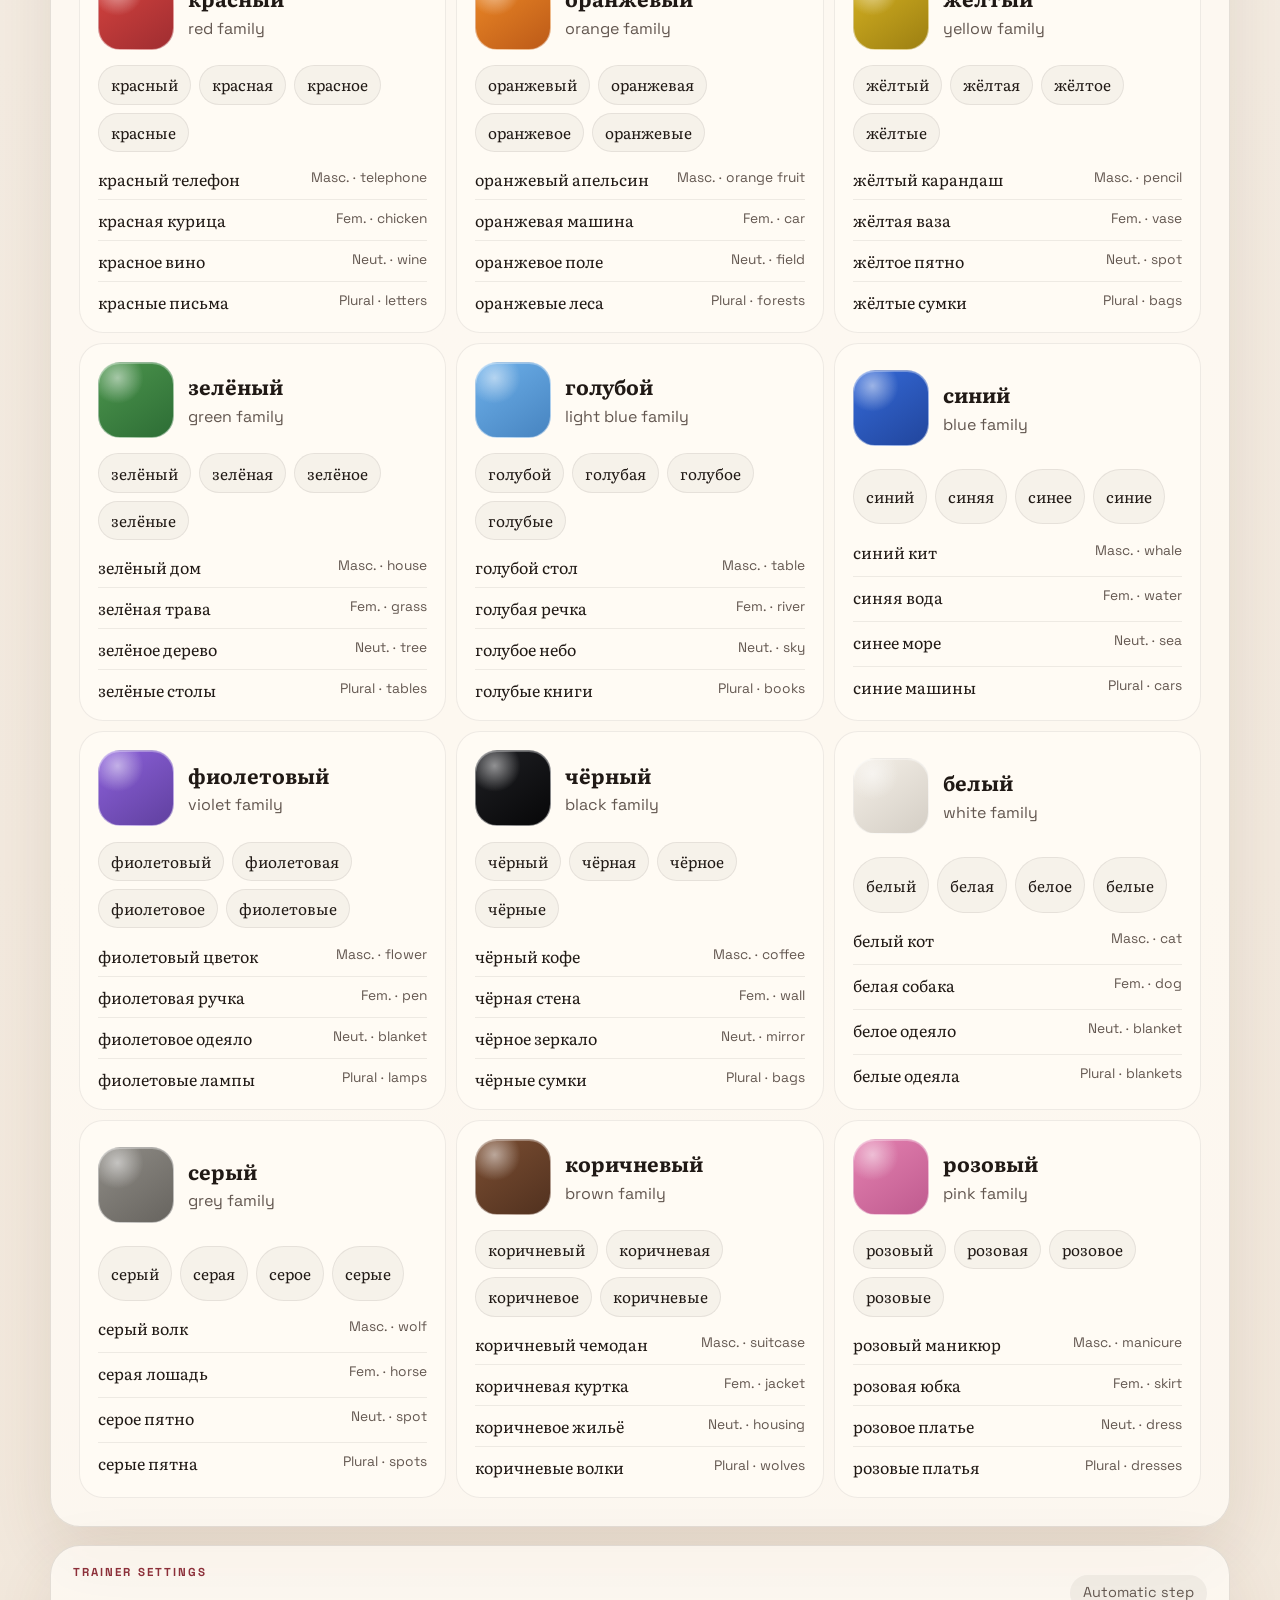
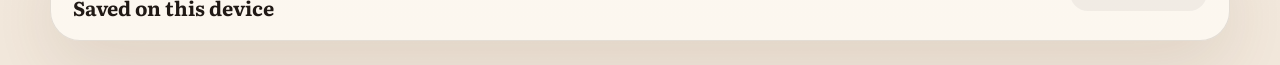
==== commit 32a746f7: "Add unified SRS scheduler and wire into was/budu and Plurals Creates shared/srs.js with SM-2-inspire" ====
--- a/colours/index.html
+++ b/colours/index.html
@@ -231,6 +231,7 @@
       </section>
     </main>
 
+    <script src="/shared/srs.js"></script>
     <script src="/shared/sync.js"></script>
     <script type="module" src="./app.js"></script>
   </body>
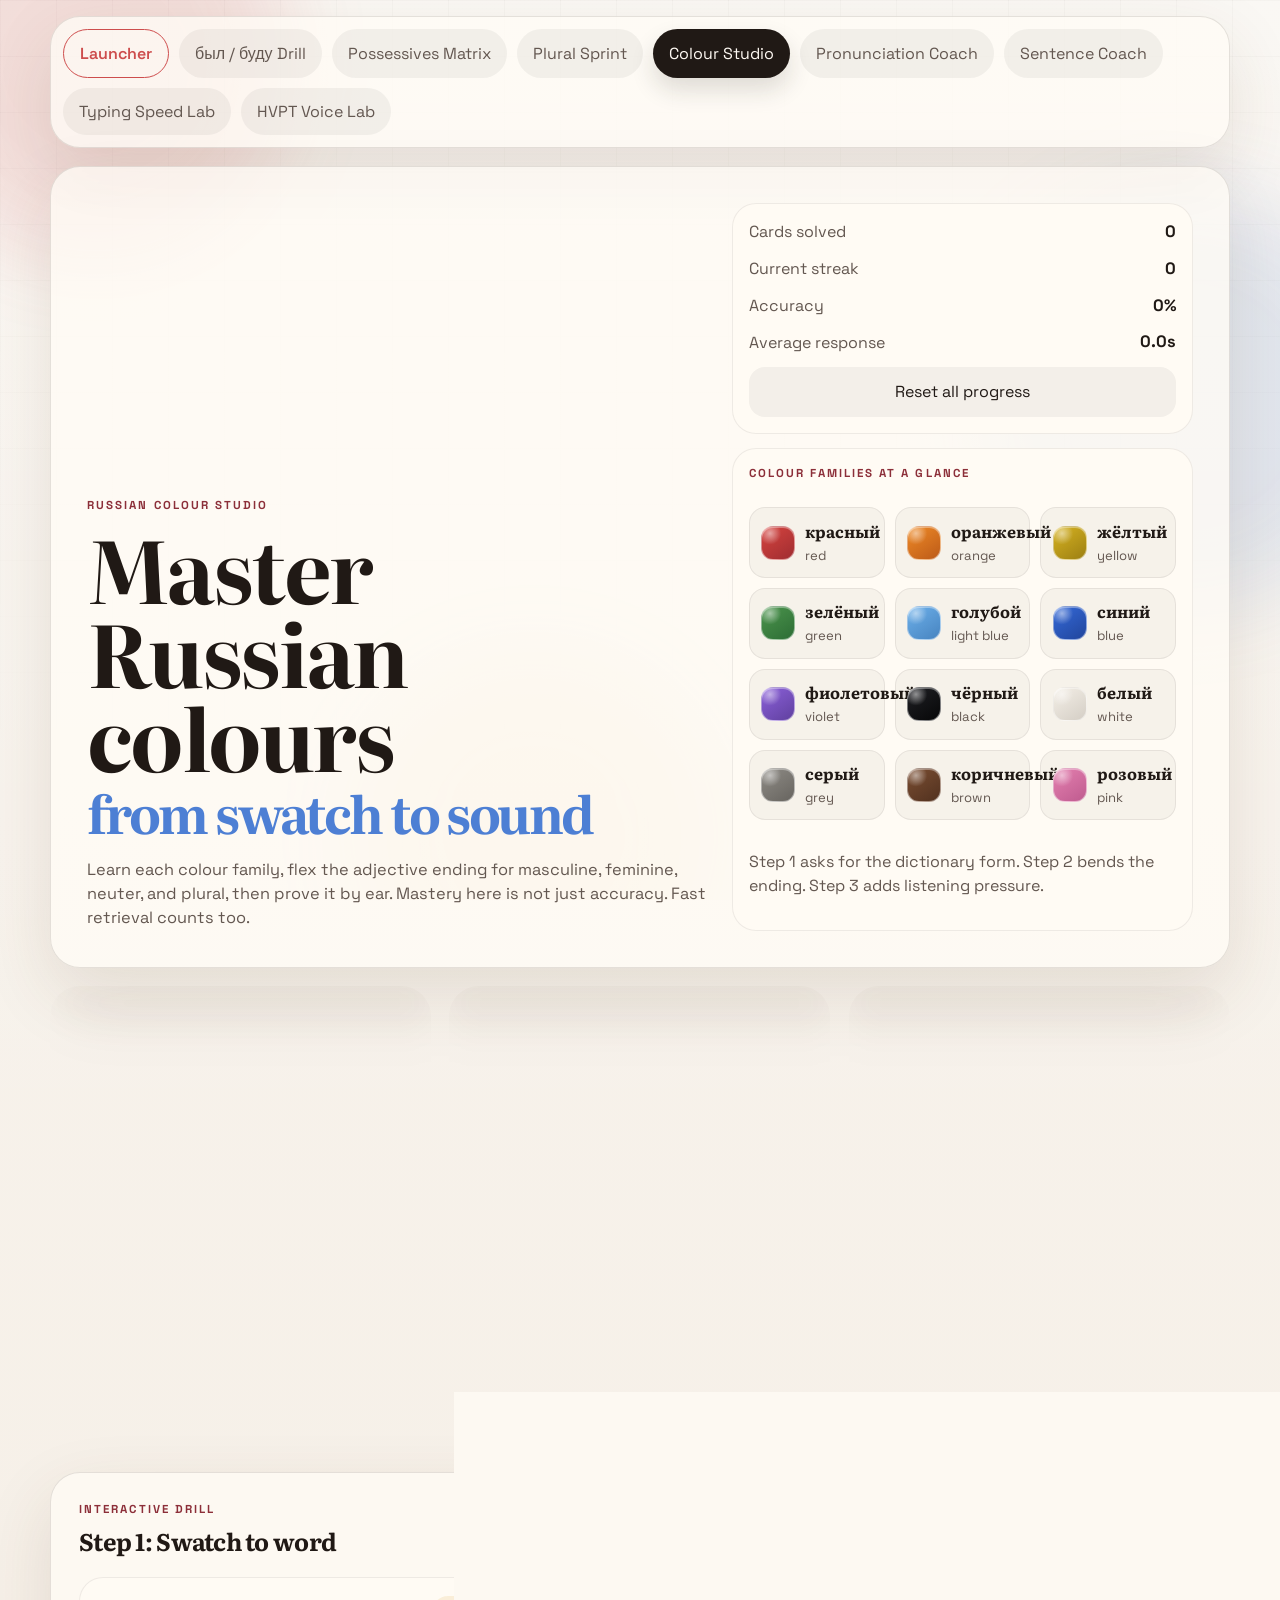
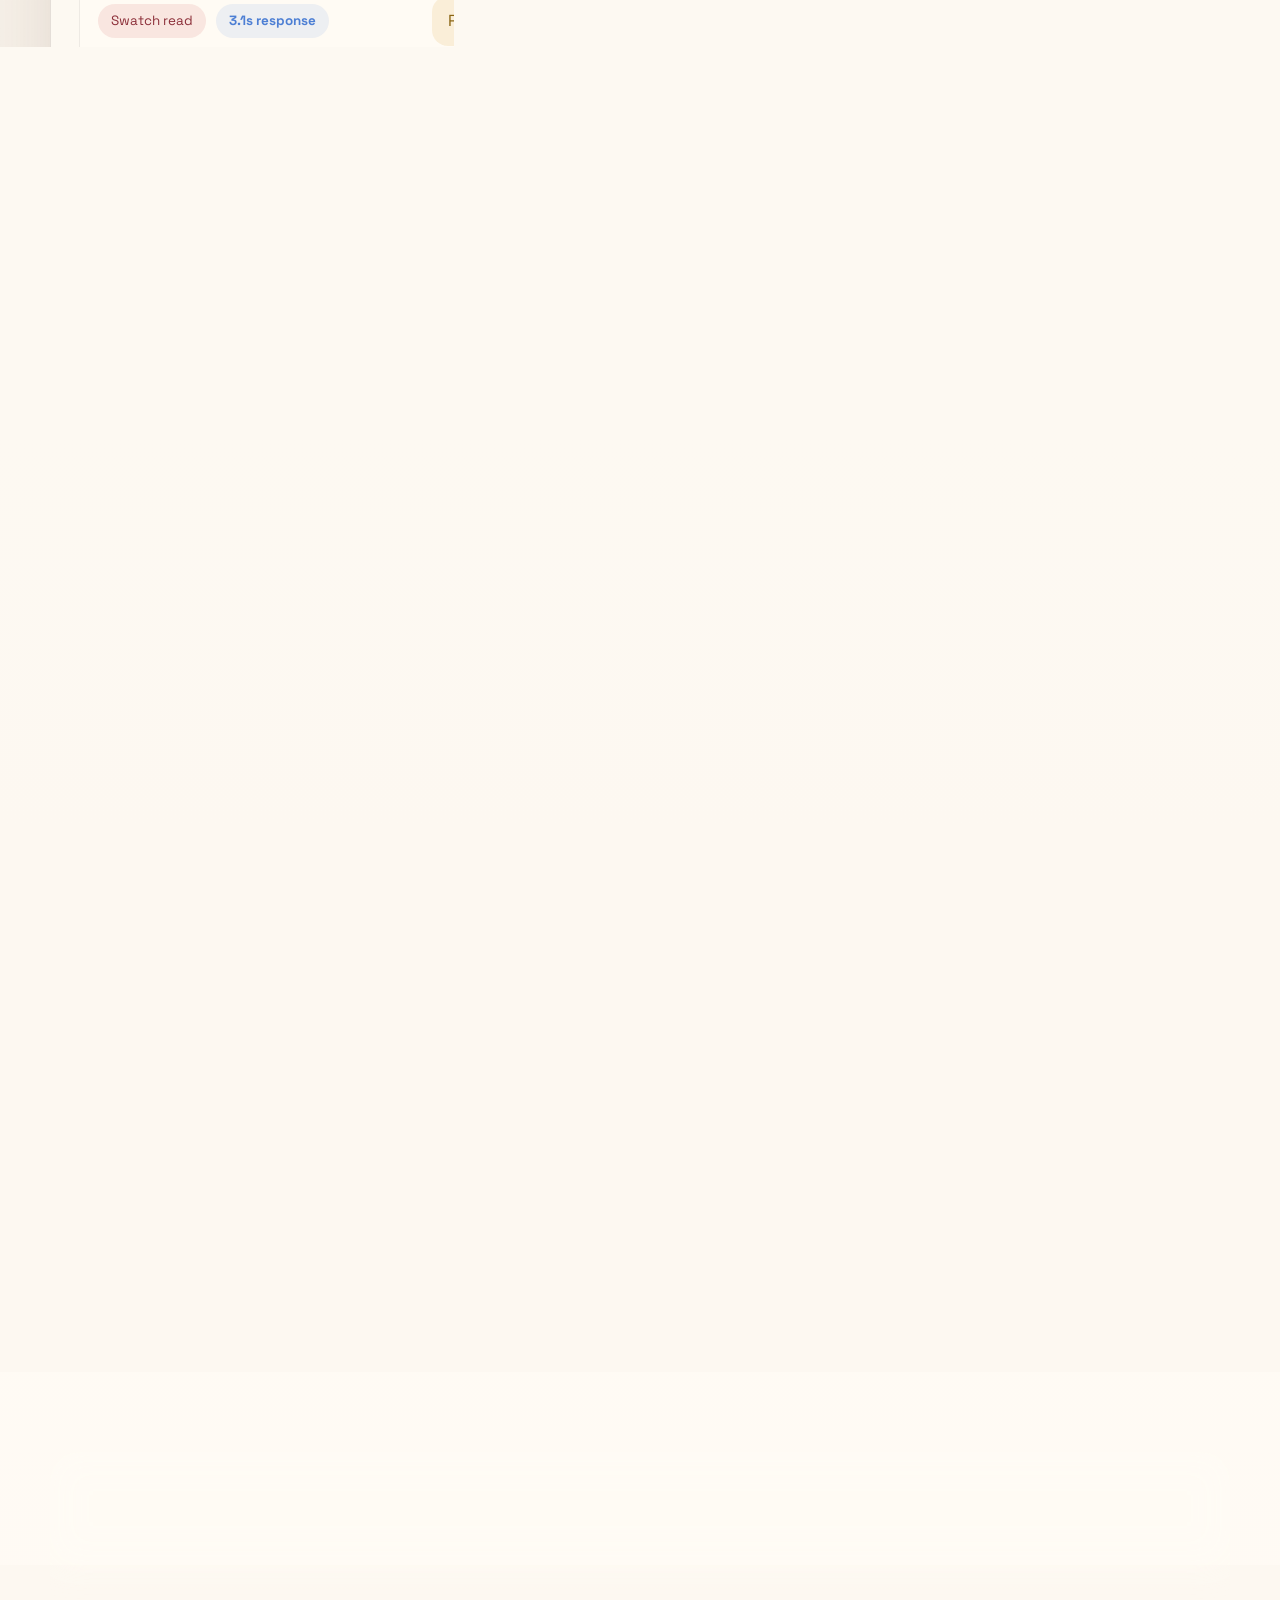
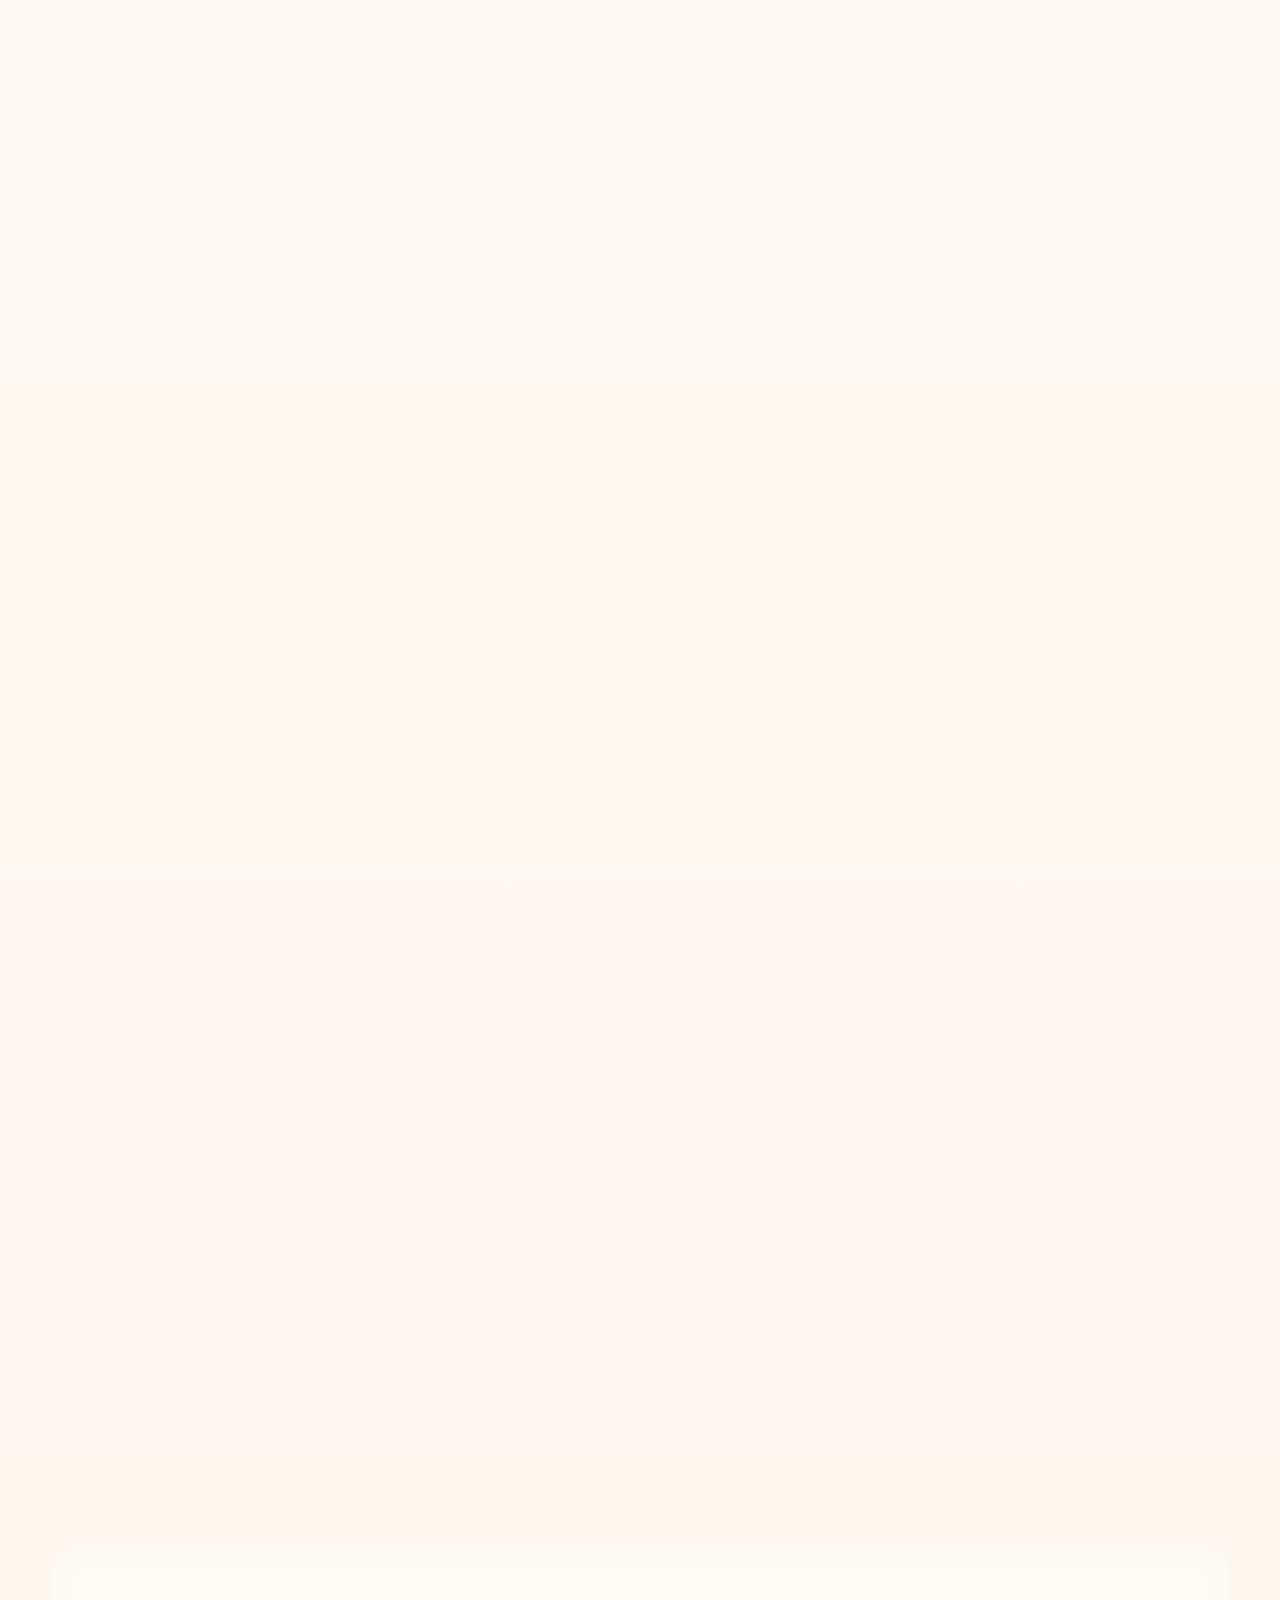
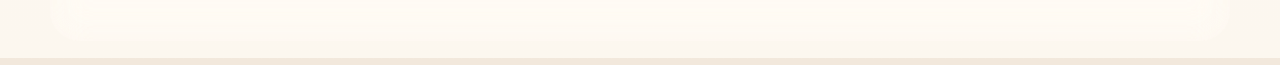
==== commit 0cc9e36f: "Add Russian typing speed lab" ====
--- a/colours/index.html
+++ b/colours/index.html
@@ -34,6 +34,7 @@
         <a class="page-nav-link is-current" href="./index.html">Colour Studio</a>
         <a class="page-nav-link" href="../pronunciation/">Pronunciation Coach</a>
         <a class="page-nav-link" href="../sentences/index.html">Sentence Coach</a>
+        <a class="page-nav-link" href="../speed/">Typing Speed Lab</a>
         <a class="page-nav-link" href="../hvpt/">HVPT Voice Lab</a>
       </nav>
 
